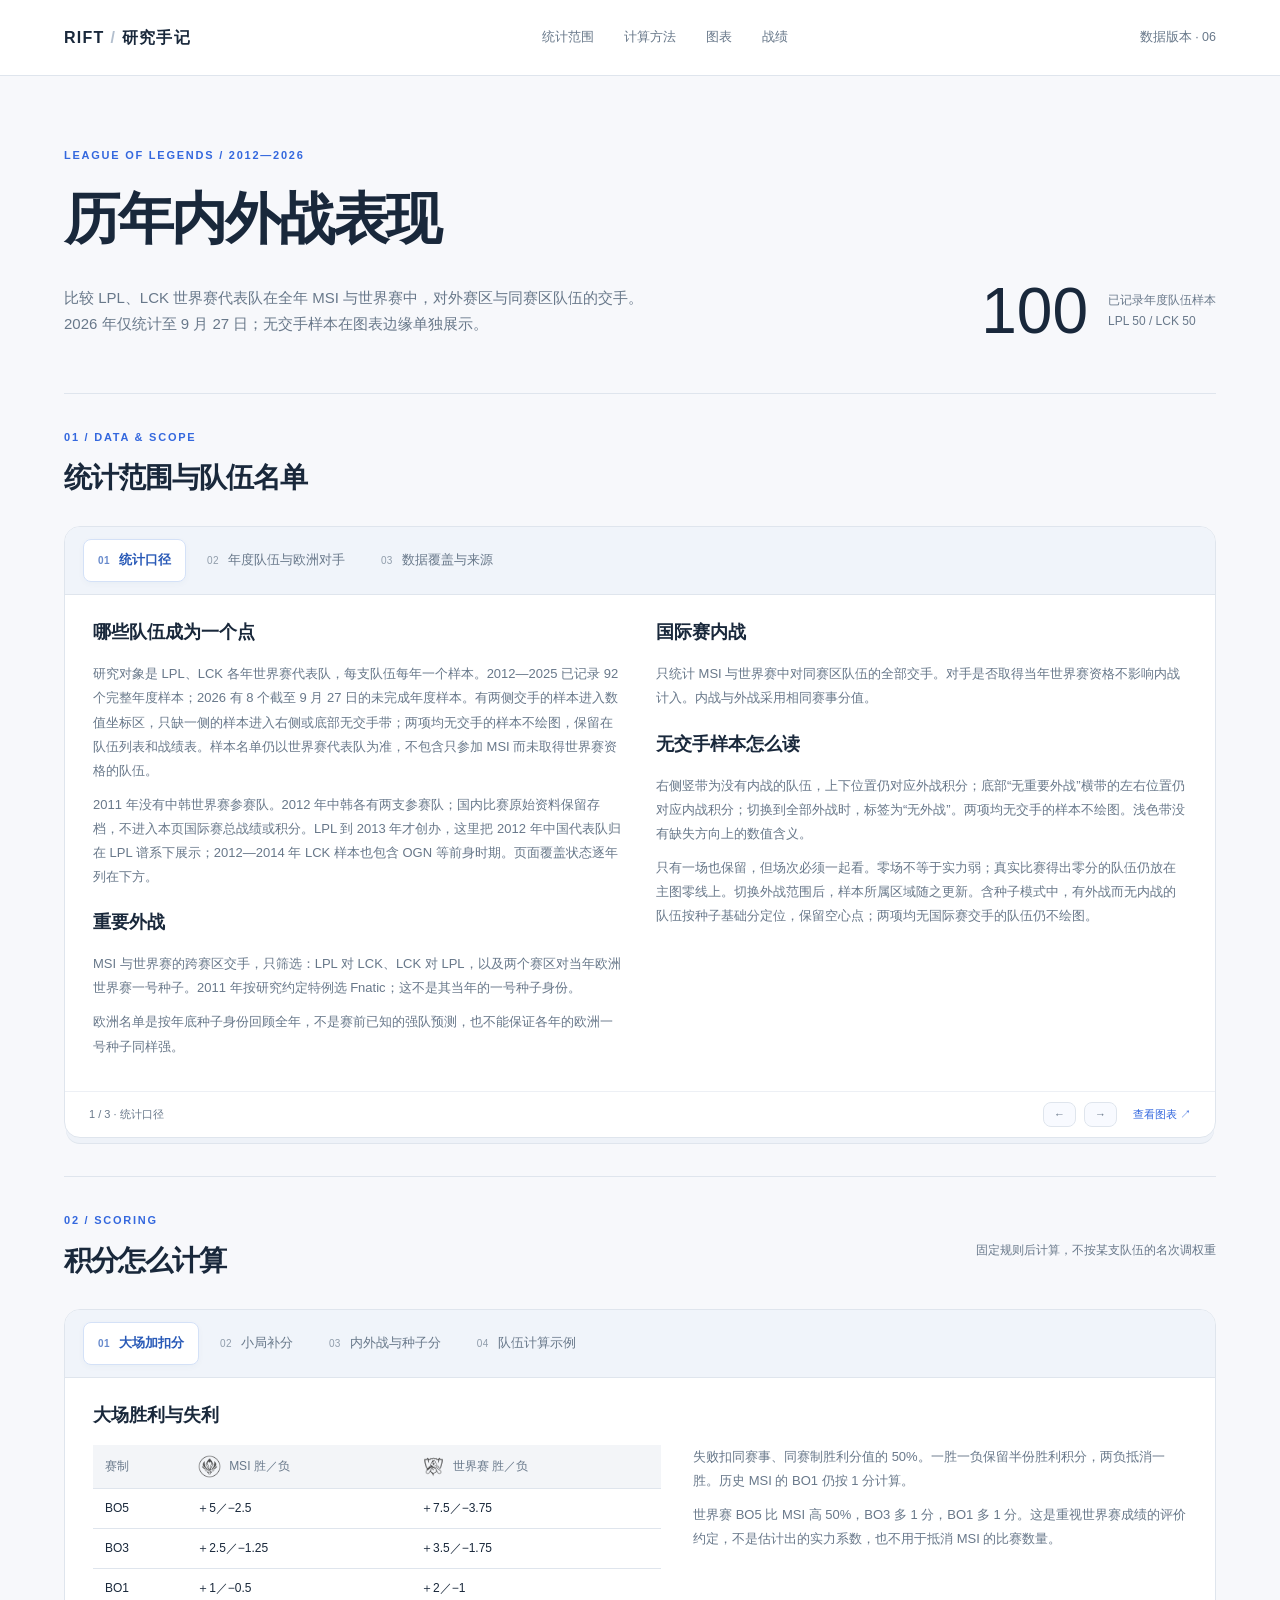
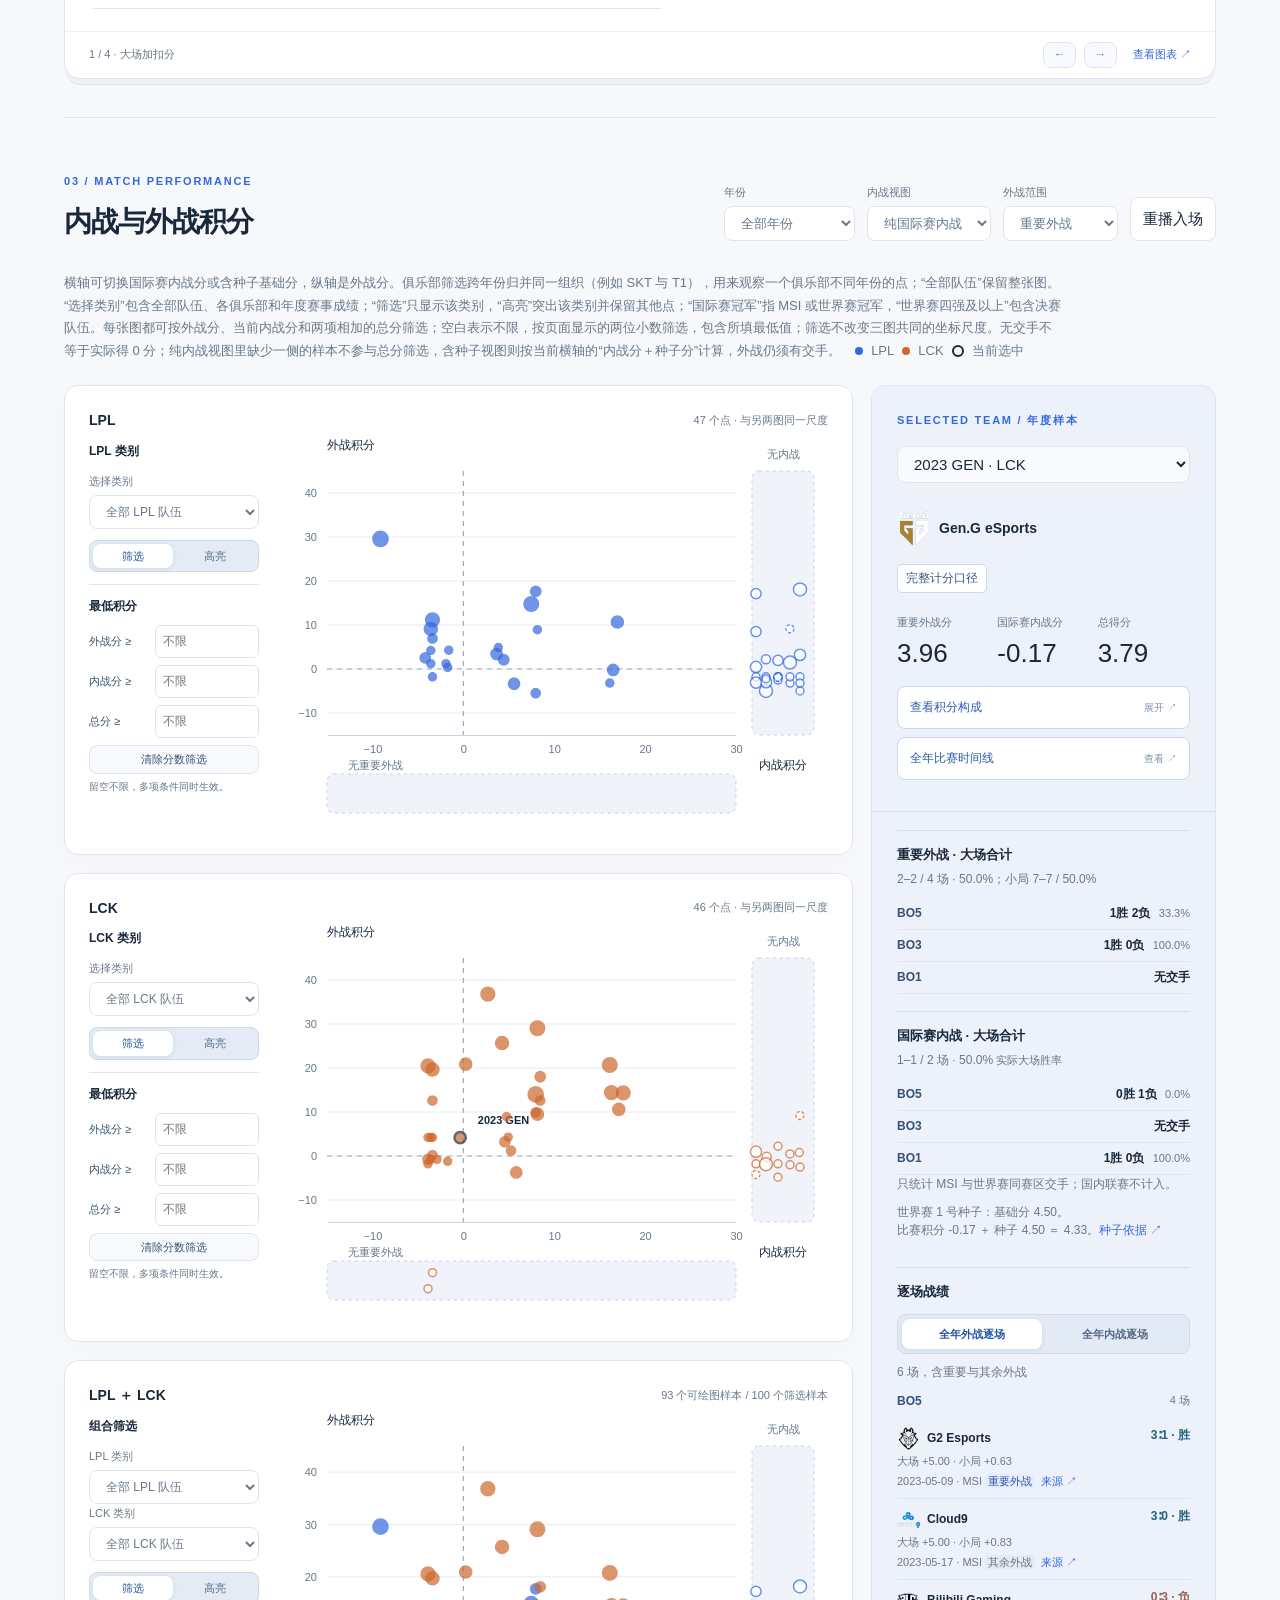
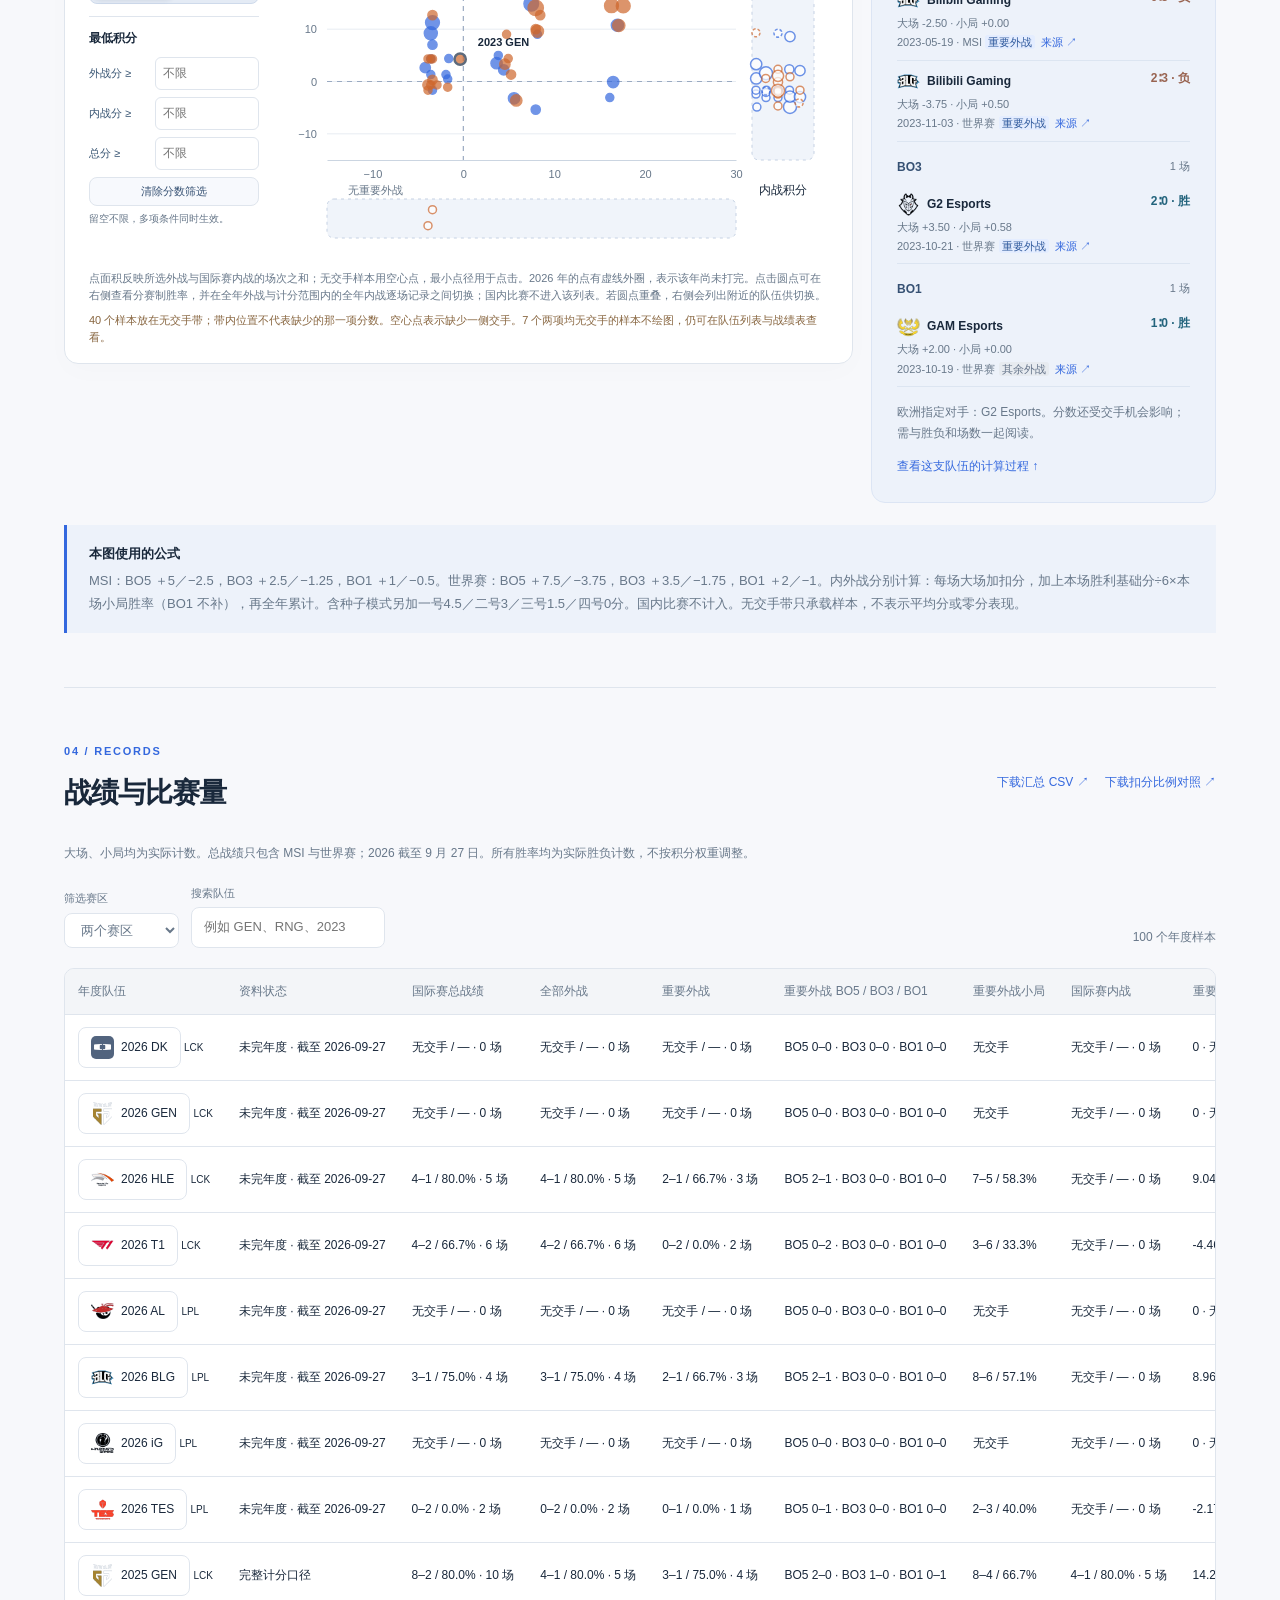
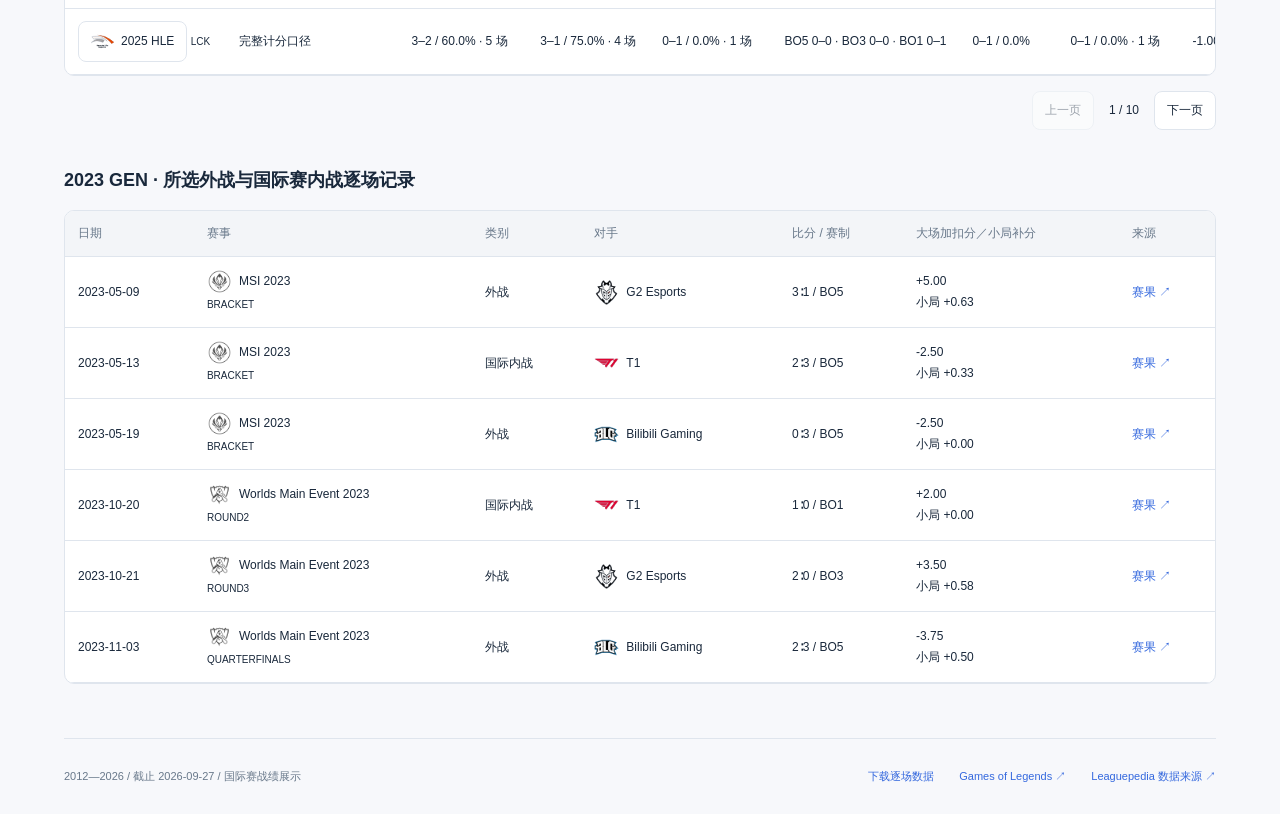
==== index.html @ 4f30690c "Publish international match explorer with team logos and compact guides" ====
<!doctype html>
<html lang="zh-CN">
<head>
  <meta charset="utf-8"><meta name="viewport" content="width=device-width,initial-scale=1">
  <title>内外战表现 · 2012—2026</title>
  <link rel="stylesheet" href="style.css"><script defer src="vendor/d3.min.js"></script><script defer src="data.js"></script><script defer src="logos.js"></script><script defer src="app.js"></script><script defer src="guide.js"></script>
</head>
<body>
<header><a class="brand" href="#">RIFT<span> / </span>研究手记</a><nav><a href="#method">计算方法</a><a href="#scope">统计范围</a><a href="#charts">图表</a><a href="#records">战绩</a></nav><small>数据版本 · 06</small></header>
<main>
  <section class="hero"><div class="eyebrow">LEAGUE OF LEGENDS / 2012—2026</div><h1>历年内外战表现</h1><div class="hero-bottom"><p>比较 LPL、LCK 世界赛代表队在全年 MSI 与世界赛中，对外赛区与同赛区队伍的交手。<br>2026 年仅统计至 9 月 27 日；无交手样本在图表边缘单独展示。</p><div class="hero-count"><b id="hero-count">100</b><span>已记录年度队伍样本<br><span id="hero-breakdown">LPL 50 / LCK 50</span></span></div></div></section>
  <section id="method">
    <div class="section-head"><div><div class="eyebrow">01 / SCORING</div><h2>积分怎么计算</h2></div><span class="muted">固定规则后计算，不按某支队伍的名次调权重</span></div>
    <div class="method-grid">
      <article><span class="step">A</span><h3>大场胜利与失利</h3><table><thead><tr><th>赛制</th><th>MSI 胜／负</th><th>世界赛 胜／负</th></tr></thead><tbody><tr><td>BO5</td><td>＋5／−2.5</td><td>＋7.5／−3.75</td></tr><tr><td>BO3</td><td>＋2.5／−1.25</td><td>＋3.5／−1.75</td></tr><tr><td>BO1</td><td>＋1／−0.5</td><td>＋2／−1</td></tr></tbody></table><p>失败扣同赛事、同赛制胜利分值的 50%。一胜一负保留半份胜利积分，两负抵消一胜。历史 MSI 的 BO1 仍按 1 分计算。</p><p>世界赛 BO5 比 MSI 高 50%，BO3 多 1 分，BO1 多 1 分。这是重视世界赛成绩的评价约定，不是估计出的实力系数，也不用于抵消 MSI 的比赛数量。</p></article>
      <article><span class="step">B</span><h3>逐场小局补分</h3><div class="formula">每场补分＝本场胜利基础分 ÷ 6<br>× 本场小局胜数 ÷ 本场小局总数<br>比赛积分＝所有大场加扣分＋所有补分</div><p>BO5、BO3 无论胜负均计算；BO1 不另补分。补分逐场计算后累加，与全年大场净分的正负无关。</p><p>每场补分最多为该场胜利基础分的六分之一。全年净积分由加分、扣分和补分相加得到，补分占全年净积分的比例不设上限。六分之一是固定评价权重，不是数据拟合结果。</p><table><thead><tr><th>世界赛 BO5</th><th>补分</th><th>合计</th></tr></thead><tbody><tr><td>3∶0</td><td>＋1.25</td><td>8.75</td></tr><tr><td>3∶2</td><td>＋0.75</td><td>8.25</td></tr><tr><td>2∶3</td><td>＋0.50</td><td>−3.25</td></tr><tr><td>0∶3</td><td>0</td><td>−3.75</td></tr></tbody></table><p>BO3 同比缩放：世界赛 2∶1 补 3.5÷6×2/3＝0.39；1∶2 补 0.19。MSI 按 2.5 的基础分计算。详情同时展示全年小局胜率。</p></article>
      <article><span class="step">C</span><h3>内外战分别累计</h3><div class="weight"><span>统计赛事</span><b>MSI＋世界赛</b></div><div class="formula">外战分＝外战大场净分＋外战小局补充分<br>内战分＝内战大场净分＋内战小局补充分<br>含种子分＝内战分＋世界赛种子基础分</div><p>内战只统计国际赛中对同赛区队伍的比赛；国内常规赛、季后赛和资格赛均不计分。内外战使用同一分值表，独立累计逐场补分。</p><p>多打、多赢会累计更多积分，不均衡赛事场次。无交手的累计贡献为 0，但没有可评价的表现：图中放进独立无交手带，不画在数值零线上，也不参与需要两侧战绩的反差排名。</p><p>种子基础分：一号 4.5、二号 3、三号 1.5、四号 0，每档相差 1.5；少于四支代表队时不平移。它是世界赛前的资格排序背景，不是 MSI 开赛前预测。图表可切换纯比赛分或含种子分；无内战时仅有种子分，仍用空心点。种子基础分不参与小局补分。</p></article>
    </div>
    <div id="calculation" class="calculation"><div class="section-head"><h3 id="calc-title"></h3><span class="muted">随所选队伍联动 · 页面数字四舍五入到两位小数</span></div><div id="calc-body"></div></div>
  </section>
  <section id="scope">
    <div class="section-head"><div><div class="eyebrow">02 / DATA & SCOPE</div><h2>统计范围与队伍名单</h2></div></div>
    <div class="scope-grid"><article><h3>哪些队伍成为一个点</h3><p>研究对象是 LPL、LCK 各年世界赛代表队，每支队伍每年一个样本。2012—2025 已记录 92 个完整年度样本；2026 有 8 个截至 9 月 27 日的未完成年度样本。有两侧交手的样本进入数值坐标区，只缺一侧的样本进入右侧或底部无交手带；两项均无交手的样本不绘图，保留在队伍列表和战绩表。样本名单仍以世界赛代表队为准，不包含只参加 MSI 而未取得世界赛资格的队伍。</p><p>2011 年没有中韩世界赛参赛队。2012 年中韩各有两支参赛队；国内比赛原始资料保留存档，不进入本页国际赛总战绩或积分。LPL 到 2013 年才创办，这里把 2012 年中国代表队归在 LPL 谱系下展示；2012—2014 年 LCK 样本也包含 OGN 等前身时期。页面覆盖状态逐年列在下方。</p><h3>重要外战</h3><p>MSI 与世界赛的跨赛区交手，只筛选：LPL 对 LCK、LCK 对 LPL，以及两个赛区对当年欧洲世界赛一号种子。2011 年按研究约定特例选 Fnatic；这不是其当年的一号种子身份。</p><p>欧洲名单是按年底种子身份回顾全年，不是赛前已知的强队预测，也不能保证各年的欧洲一号种子同样强。</p></article><article><h3>国际赛内战</h3><p>只统计 MSI 与世界赛中对同赛区队伍的全部交手。对手是否取得当年世界赛资格不影响内战计入。内战与外战采用相同赛事分值。</p><h3>无交手样本怎么读</h3><p>右侧竖带为没有内战的队伍，上下位置仍对应外战积分；底部“无重要外战”横带的左右位置仍对应内战积分；切换到全部外战时，标签为“无外战”。两项均无交手的样本不绘图。浅色带没有缺失方向上的数值含义。</p><p>只有一场也保留，但场次必须一起看。零场不等于实力弱；真实比赛得出零分的队伍仍放在主图零线上。切换外战范围后，样本所属区域随之更新。含种子模式中，有外战而无内战的队伍按种子基础分定位，保留空心点；两项均无国际赛交手的队伍仍不绘图。</p></article></div>
    <div class="seed-box"><h3>每年的欧洲指定对手</h3><div id="europe-list" class="coverage-list"></div><p class="muted">2011 Fnatic 为用户指定特例，当年实际欧洲一号种子是 aAa；2011 年没有中韩世界赛代表队。</p></div><div class="pool-box"><div class="table-controls"><label>名单年份<select id="pool-year"></select></label><span>蓝色：同年世界赛代表队，定义本页年度样本</span></div><div id="pools"></div></div>
    <div class="limitations"><h3>逐年覆盖情况</h3><div id="coverage" class="coverage-list"></div><h3>怎样理解这些分数</h3><p>这是累计战绩的描述性净积分，不是胜率、真实实力或异常显著性检验。少交手、赛制、参赛机会和抽签路径都会影响分数；特别是 2026 尚未打世界赛。跨年比较时应同时核对分赛制胜负、场次和小局战绩。</p><p>无交手与打过却得到零分或负分严格区分。内战可能在双方记录中各出现一次，不能当成独立观测。资料来自保存的 Games of Legends 赛事页面；2012—2014 年早期国内赛事与 2012 世界赛采用 <a href="https://huggingface.co/datasets/gptilt/lol-esports-matches" target="_blank" rel="noopener">GPTilt / Leaguepedia 比赛快照</a>（CC BY-SA 3.0）；2012 中国区资格赛从 <a href="https://lol.fandom.com/wiki/Season_2/Regional_Finals/China" target="_blank" rel="noopener">Leaguepedia 赛果表</a>人工核录，并用当年赛程与赛后报道核对；2026 世界赛名单核对 <a href="https://lolesports.com/it-IT/tournament/115660540725177488/overview" target="_blank" rel="noopener">LoL Esports 官方页面</a>。逐场复核：2015—2026 年 MSI／世界赛 1246 场有效赛果，均与该独立快照在对手、比分、赛制及日期上吻合；2013、2014 世界赛另有 48／57 场吻合。2022 MSI 中 RNG 最初三场小组赛被 <a href="https://lolesports.com/en-GB/news/riot-games-tech-blog-artificial-latency-for-remote-competitors" target="_blank" rel="noopener">Riot 官方裁定重赛</a>，第二来源同时留有原赛和重赛；原赛已单列而不计成绩。<a href="international-audit.json" target="_blank" rel="noopener">国际赛核对明细 ↗</a>。</p></div>
  </section>
  <section id="charts">
    <div class="section-head"><div><div class="eyebrow">03 / MATCH PERFORMANCE</div><h2>内战与外战积分</h2></div><div class="filters"><label>年份<select id="year"><option value="all">全部年份</option><option value="since-2015">2015 年及之后</option><option value="before-2015">2015 年之前</option></select></label><label>内战视图<select id="inner-mode"><option value="match">纯国际赛内战</option><option value="seeded">含种子基础分</option></select></label><label>外战范围<select id="scope-filter"><option value="external">重要外战</option><option value="all_external">全部外战</option></select></label><button id="replay">重播入场</button></div></div>
    <p class="reading">横轴可切换国际赛内战分或含种子基础分，纵轴是外战分。俱乐部筛选跨年份归并同一组织（例如 SKT 与 T1），用来观察一个俱乐部不同年份的点；“全部队伍”保留整张图。“选择类别”包含全部队伍、各俱乐部和年度赛事成绩；“筛选”只显示该类别，“高亮”突出该类别并保留其他点；“国际赛冠军”指 MSI 或世界赛冠军，“世界赛四强及以上”包含决赛队伍。每张图都可按外战分、当前内战分和两项相加的总分筛选；空白表示不限，按页面显示的两位小数筛选，包含所填最低值；筛选不改变三图共同的坐标尺度。无交手不等于实际得 0 分；纯内战视图里缺少一侧的样本不参与总分筛选，含种子视图则按当前横轴的“内战分＋种子分”计算，外战仍须有交手。<span class="legend"><i class="blue"></i>LPL <i class="orange"></i>LCK <i class="ring"></i>当前选中</span></p>
    <div class="chart-layout">
      <div class="chart-stack">
        <div class="chart-card"><div class="plot-heading"><h3>LPL</h3><span id="lpl-count">与另两图同一尺度</span></div><div class="plot-card-layout"><aside class="plot-control-rail"><h4>LPL 类别</h4><label>选择类别<select id="lpl-club"></select></label><div class="view-mode" role="group" aria-label="LPL 图显示方式"><button type="button" data-view-chart="lpl" data-view-mode="filter" aria-pressed="true" class="active">筛选</button><button type="button" data-view-chart="lpl" data-view-mode="highlight" aria-pressed="false">高亮</button></div><div class="score-filter"><h5>最低积分</h5><label class="score-filter-row"><span>外战分 ≥</span><input id="lpl-external-min" type="number" step="0.01" inputmode="decimal" placeholder="不限" aria-label="LPL 图外战分最低值"></label><label class="score-filter-row"><span>内战分 ≥</span><input id="lpl-internal-min" type="number" step="0.01" inputmode="decimal" placeholder="不限" aria-label="LPL 图内战分最低值"></label><label class="score-filter-row"><span>总分 ≥</span><input id="lpl-total-min" type="number" step="0.01" inputmode="decimal" placeholder="不限" aria-label="LPL 图总分最低值"></label><button class="score-filter-reset" type="button" data-score-reset="lpl">清除分数筛选</button><p>留空不限，多项条件同时生效。</p></div></aside><div id="lpl" class="plot"></div></div></div>
        <div class="chart-card"><div class="plot-heading"><h3>LCK</h3><span id="lck-count">与另两图同一尺度</span></div><div class="plot-card-layout"><aside class="plot-control-rail"><h4>LCK 类别</h4><label>选择类别<select id="lck-club"></select></label><div class="view-mode" role="group" aria-label="LCK 图显示方式"><button type="button" data-view-chart="lck" data-view-mode="filter" aria-pressed="true" class="active">筛选</button><button type="button" data-view-chart="lck" data-view-mode="highlight" aria-pressed="false">高亮</button></div><div class="score-filter"><h5>最低积分</h5><label class="score-filter-row"><span>外战分 ≥</span><input id="lck-external-min" type="number" step="0.01" inputmode="decimal" placeholder="不限" aria-label="LCK 图外战分最低值"></label><label class="score-filter-row"><span>内战分 ≥</span><input id="lck-internal-min" type="number" step="0.01" inputmode="decimal" placeholder="不限" aria-label="LCK 图内战分最低值"></label><label class="score-filter-row"><span>总分 ≥</span><input id="lck-total-min" type="number" step="0.01" inputmode="decimal" placeholder="不限" aria-label="LCK 图总分最低值"></label><button class="score-filter-reset" type="button" data-score-reset="lck">清除分数筛选</button><p>留空不限，多项条件同时生效。</p></div></aside><div id="lck" class="plot"></div></div></div>
        <div class="chart-card"><div class="plot-heading"><h3>LPL ＋ LCK</h3><span id="plot-count"></span></div><div class="plot-card-layout"><aside class="plot-control-rail combined-control-rail"><h4>组合筛选</h4><label>LPL 类别<select id="combined-lpl-club"></select></label><label>LCK 类别<select id="combined-lck-club"></select></label><div class="view-mode" role="group" aria-label="合并图显示方式"><button type="button" data-view-chart="combined" data-view-mode="filter" aria-pressed="true" class="active">筛选</button><button type="button" data-view-chart="combined" data-view-mode="highlight" aria-pressed="false">高亮</button></div><div class="score-filter"><h5>最低积分</h5><label class="score-filter-row"><span>外战分 ≥</span><input id="combined-external-min" type="number" step="0.01" inputmode="decimal" placeholder="不限" aria-label="合并图外战分最低值"></label><label class="score-filter-row"><span>内战分 ≥</span><input id="combined-internal-min" type="number" step="0.01" inputmode="decimal" placeholder="不限" aria-label="合并图内战分最低值"></label><label class="score-filter-row"><span>总分 ≥</span><input id="combined-total-min" type="number" step="0.01" inputmode="decimal" placeholder="不限" aria-label="合并图总分最低值"></label><button class="score-filter-reset" type="button" data-score-reset="combined">清除分数筛选</button><p>留空不限，多项条件同时生效。</p></div></aside><div id="combined" class="plot"></div></div><p class="chart-note">点面积反映所选外战与国际赛内战的场次之和；无交手样本用空心点，最小点径用于点击。2026 年的点有虚线外圈，表示该年尚未打完。点击圆点可在右侧查看分赛制胜率，并在全年外战与计分范围内的全年内战逐场记录之间切换；国内比赛不进入该列表。若圆点重叠，右侧会列出附近的队伍供切换。</p><p id="missing" class="missing"></p></div>
      </div>
      <aside class="detail-rail"><div class="detail"><div id="selected"><div class="detail-head"><div class="eyebrow">SELECTED TEAM / 年度样本</div><label class="sr" for="team">选择队伍</label><select id="team"></select><div id="selected-highlight"></div></div><div id="selected-summary"></div><div id="selected-more"></div></div><a class="quiet-link" href="#calculation">查看这支队伍的计算过程 ↑</a></div></aside>
    </div>
    <div class="inline-rule"><b>本图使用的公式</b><p>MSI：BO5 ＋5／−2.5，BO3 ＋2.5／−1.25，BO1 ＋1／−0.5。世界赛：BO5 ＋7.5／−3.75，BO3 ＋3.5／−1.75，BO1 ＋2／−1。内外战分别计算：每场大场加扣分，加上本场胜利基础分÷6×本场小局胜率（BO1 不补），再全年累计。含种子模式另加一号4.5／二号3／三号1.5／四号0分。国内比赛不计入。无交手带只承载样本，不表示平均分或零分表现。</p></div>
  </section>
  <section id="records">
    <div class="section-head"><div><div class="eyebrow">04 / RECORDS</div><h2>战绩与比赛量</h2></div><div class="download-links"><a class="quiet-link" href="summary.csv" download>下载汇总 CSV ↗</a><a class="quiet-link" href="sensitivity.csv" download>下载扣分比例对照 ↗</a></div></div>
    <p class="muted">大场、小局均为实际计数。总战绩只包含 MSI 与世界赛；2026 截至 9 月 27 日。所有胜率均为实际胜负计数，不按积分权重调整。</p>
    <div class="table-controls"><label>筛选赛区<select id="region"><option value="all">两个赛区</option><option>LPL</option><option>LCK</option></select></label><label>搜索队伍<input id="search" placeholder="例如 GEN、RNG、2023"></label><span id="table-count"></span></div>
    <div class="table-scroll"><table class="stats"><thead><tr><th>年度队伍</th><th>资料状态</th><th>国际赛总战绩</th><th>全部外战</th><th>重要外战</th><th>重要外战 BO5 / BO3 / BO1</th><th>重要外战小局</th><th>国际赛内战</th><th id="score-column">重要外战分</th><th id="inner-column">内战分</th></tr></thead><tbody id="stats"></tbody></table></div><div class="pager"><button id="prev">上一页</button><span id="page"></span><button id="next">下一页</button></div>
    <h3 class="subhead" id="match-title">逐场记录</h3><div class="table-scroll"><table><thead><tr><th>日期</th><th>赛事</th><th>类别</th><th>对手</th><th>比分 / 赛制</th><th>大场加扣分／小局补分</th><th>来源</th></tr></thead><tbody id="matches"></tbody></table></div>
  </section>

  <footer><span>2012—2026 / 截止 2026-09-27 / 国际赛战绩展示</span><a href="matches.csv" download>下载逐场数据</a><a href="https://gol.gg/" target="_blank" rel="noopener">Games of Legends ↗</a><a href="https://huggingface.co/datasets/gptilt/lol-esports-matches" target="_blank" rel="noopener">Leaguepedia 数据来源 ↗</a></footer>
</main><div id="tooltip" hidden></div>
</body></html>
---- style.css ----
:root{--paper:#f7f8fb;--ink:#19283b;--muted:#68788a;--line:#dfe5ed;--blue:#3468de;--orange:#ce672d;--soft:#edf3ff}*{box-sizing:border-box}html{scroll-behavior:smooth;scroll-padding-top:85px}body{margin:0;background:var(--paper);color:var(--ink);font:15px/1.75 -apple-system,BlinkMacSystemFont,"Segoe UI","PingFang SC",sans-serif;font-variant-numeric:tabular-nums}a{color:var(--blue);text-decoration:none}button,select,input{font:inherit;color:inherit}button,select,input{border:1px solid var(--line);border-radius:8px;background:white;padding:8px 12px}button,a,select{cursor:pointer}button:hover{border-color:var(--blue);color:var(--blue)}:focus-visible{outline:3px solid #8baaf1;outline-offset:4px}header{height:76px;padding:0 5vw;display:flex;align-items:center;justify-content:space-between;border-bottom:1px solid var(--line);background:#ffffffeb;position:sticky;top:0;z-index:10;backdrop-filter:blur(15px)}header nav{display:flex;gap:30px}header nav a{color:var(--muted);font-size:13px}.brand{font-size:16px;font-weight:700;letter-spacing:.08em;color:var(--ink)}.brand span{color:#b3bfce}header small{color:var(--muted)}main{max-width:1480px;margin:auto;padding:0 5vw}.hero{padding:70px 0 50px;border-bottom:1px solid var(--line)}.eyebrow{font-size:11px;font-weight:650;letter-spacing:.16em;color:var(--blue)}h1{font-size:clamp(36px,4.4vw,66px);line-height:1.22;font-weight:640;letter-spacing:-.04em;margin:20px 0 25px}h1 span{display:block;font-size:.57em;font-weight:420;letter-spacing:-.02em;color:var(--muted);margin-top:16px}.hero-bottom{display:flex;align-items:center;justify-content:space-between}.hero-bottom p{color:var(--muted);margin:0}.hero-count{display:flex;gap:20px;align-items:center}.hero-count b{font-size:64px;font-weight:400;line-height:1}.hero-count span{font-size:12px;color:var(--muted)}section{padding:54px 0;border-bottom:1px solid var(--line)}h2{font-size:28px;letter-spacing:-.035em;font-weight:600;margin:6px 0}h3{font-size:18px;font-weight:600;margin:0 0 14px}.section-head{display:flex;align-items:center;justify-content:space-between;gap:20px;margin-bottom:20px}.filters,.table-controls{display:flex;align-items:end;gap:12px;flex-wrap:wrap}label{font-size:11px;color:var(--muted);display:flex;flex-direction:column;gap:4px}label select,label input{font-size:13px;min-width:115px}.reading{color:var(--muted);font-size:13px;max-width:1000px;margin:0 0 22px}.legend{display:inline-flex;gap:8px;align-items:center;margin-left:14px;white-space:nowrap}.legend i{width:8px;height:8px;border-radius:50%;display:inline-block}.blue{background:var(--blue)}.orange{background:var(--orange)}.ring{border:2px solid var(--ink);width:12px!important;height:12px!important}.chart-layout{display:grid;grid-template-columns:minmax(0,1fr) 285px;gap:18px}.chart-card{background:white;border:1px solid var(--line);border-radius:14px;padding:22px 24px 16px;min-width:0;box-shadow:0 8px 28px #25314b04}.plot-heading{display:flex;justify-content:space-between;align-items:center}.plot-heading h3{margin:0;font-size:14px}.plot-heading span{font-size:11px;color:var(--muted)}.plot svg{width:100%;height:auto;display:block;overflow:visible}.plot text{font-family:inherit;font-size:11px;fill:var(--muted)}.plot .axis-label{font-size:12px;fill:var(--ink)}.plot .point{cursor:pointer;stroke:white;stroke-width:1.6;opacity:.7}.plot .point:hover,.plot .point:focus{opacity:1;stroke:var(--ink);stroke-width:2}.plot .point.selected{opacity:1;stroke:var(--ink);stroke-width:2.5}.plot .annotation{fill:var(--ink);font-weight:600;paint-order:stroke;stroke:white;stroke-width:4px;stroke-linejoin:round;pointer-events:none}.chart-note,.missing{font-size:11px;line-height:1.6;color:var(--muted);margin:7px 0 0}.missing{color:#886640}.detail{background:#edf2fa;border:1px solid #dce5f4;border-radius:14px;padding:25px;min-width:0}.detail select{width:100%;margin:16px 0;background:#ffffffa6}.score-pair{display:grid;grid-template-columns:1fr 1fr;gap:12px;margin:20px 0}.score-pair strong{font-size:32px;font-weight:520;line-height:1.4;display:block}.score-pair span{font-size:11px;color:var(--muted)}.record-line{border-top:1px solid #d5dfec;padding:12px 0;font-size:12px;display:flex;justify-content:space-between;gap:12px}.record-line b{font-weight:600}.detail p{font-size:12px;color:var(--muted)}.quiet-link{font-size:12px}.mini-grid{display:grid;grid-template-columns:1fr 1fr;gap:18px;margin-top:18px}.inline-rule{padding:18px 22px;border-left:3px solid var(--blue);background:#edf2fa;margin-top:22px;font-size:13px}.inline-rule p{margin:4px 0 0;color:var(--muted)}.method-grid{display:grid;grid-template-columns:repeat(3,1fr);gap:32px}.method-grid article{position:relative;padding:20px 0}.step{font-size:12px;color:var(--blue);border:1px solid #c8d8f5;padding:4px 8px;border-radius:5px;display:inline-block;margin-bottom:15px}.method-grid p,.scope-grid p,.limitations p{font-size:13px;color:var(--muted)}table{border-collapse:collapse;width:100%;font-size:12px;text-align:left}th{font-weight:500;color:var(--muted);background:#f3f5f8}td,th{padding:12px 13px;border-bottom:1px solid var(--line);white-space:nowrap}.method-grid table td,.method-grid table th{padding:9px}.formula{background:#edf2fa;border-radius:8px;padding:18px;font-size:14px;line-height:2.2;margin:12px 0}.formula em{font-style:normal;color:var(--blue);font-weight:650}.weight{padding:10px 12px;background:#dce7fb;display:flex;justify-content:space-between;font-size:12px;margin:8px 0;border-radius:5px}.weight.domestic{background:#edf0f5}.calculation{background:white;border:1px solid var(--line);border-radius:12px;padding:26px;margin-top:26px;scroll-margin-top:100px}.calc-grid{display:grid;grid-template-columns:repeat(3,1fr);gap:24px}.calc-item{font-size:12px}.calc-item p{margin:5px 0;color:var(--muted)}.calc-item strong{display:block;font-size:22px;margin-top:10px;font-weight:500}.calc-total{margin-top:18px;border-top:1px solid var(--line);padding-top:14px;font-size:14px}.muted{color:var(--muted);font-size:12px}.table-controls{margin:20px 0}.table-controls>span{margin-left:auto;font-size:12px;color:var(--muted)}.table-scroll{overflow:auto;border:1px solid var(--line);border-radius:10px;background:white}.stats tbody tr{cursor:pointer}.stats tbody tr:hover,.stats tbody tr.active{background:#eef3ff}.pager{display:flex;justify-content:end;gap:15px;align-items:center;margin-top:15px;font-size:12px}.subhead{margin-top:35px}.scope-grid{display:grid;grid-template-columns:1fr 1fr;gap:40px}.scope-grid h3{margin-top:18px}.pool-box{background:white;border:1px solid var(--line);border-radius:12px;padding:4px 24px 24px;margin:25px 0}.pool-row{margin:14px 0}.pool-row b{display:inline-block;width:55px}.chip{display:inline-block;background:#eaf0fc;color:#315b9e;padding:4px 9px;border-radius:5px;margin:4px;font-size:11px}.chip.extra{background:#f0f1f3;color:#646d78}.pool-row p{font-size:11px;color:var(--muted)}.limitations{border-top:1px solid var(--line);padding-top:24px}footer{display:flex;gap:25px;padding:28px 0;font-size:11px;color:var(--muted)}footer span{margin-right:auto}#tooltip{position:fixed;z-index:30;background:#fff;border:1px solid var(--line);box-shadow:0 10px 40px #17263b26;padding:12px 16px;font-size:12px;pointer-events:none;border-radius:8px}.sr{position:absolute;width:1px;height:1px;overflow:hidden;clip:rect(0,0,0,0)}button:disabled{opacity:.4;cursor:default}@media(max-width:900px){.chart-layout{grid-template-columns:1fr}.detail{display:block}.score-pair{max-width:300px}.method-grid{gap:18px}.section-head{align-items:start;flex-direction:column}.record-line{display:inline-flex;width:48%;padding-right:20px}.hero{padding-top:45px}}@media(max-width:600px){header{height:62px}header nav{gap:12px}header small{display:none}.brand{font-size:12px}main{padding:0 5vw}.hero-count{display:none}.hero-bottom p{font-size:13px}.mini-grid,.method-grid,.calc-grid,.scope-grid{grid-template-columns:1fr}.chart-card{padding:16px 10px}.filters{gap:8px}.filters label select{min-width:0}.legend{margin-left:0;display:flex;margin-top:8px}.record-line{width:100%;padding-right:0}.calculation{padding:20px}.calc-item{padding-bottom:15px;border-bottom:1px solid var(--line)}footer{flex-wrap:wrap}.table-controls>span{margin-left:0}h2{font-size:25px}section{padding:36px 0}.plot text{font-size:12px}}@media(prefers-reduced-motion:reduce){html{scroll-behavior:auto}*{animation:none!important;transition:none!important}}
/* Read charts in sequence: LPL, LCK, then the combined view. */
.mini-grid{grid-template-columns:1fr;margin-top:0;margin-bottom:18px}
.mini-grid .plot{max-width:900px;margin:0 auto}
.plot .zero-line{stroke:#9aaac1;stroke-width:1.2;stroke-dasharray:5 5;pointer-events:none}
.plot .point.partial{stroke:#253b58;stroke-dasharray:3 2;stroke-width:2.5;opacity:.82}
.plot .point.partial.selected{stroke-width:3}
.status-line{display:inline-block;margin:7px 0 0!important;padding:3px 8px;border:1px solid #cad9ec;border-radius:5px;background:#fff;color:#385a89!important}
.coverage-list{display:flex;flex-wrap:wrap;gap:7px 8px;margin:12px 0 26px}
.coverage-pill{font-size:11px;padding:4px 9px;border-radius:6px;background:#e9effa;color:#496184}
.coverage-pill.no_sample,.coverage-pill.source_gap,.coverage-pill.incomplete_domestic{background:#f2ede6;color:#86674c}
.coverage-pill.partial_year{background:#e7edf9;color:#294e91;border:1px dashed #7c97c8}
.coverage-pill b{margin-right:5px}
.seed-box{background:#fff;border:1px solid var(--line);border-radius:12px;padding:22px 24px;margin:25px 0}
.seed-box h3{margin-bottom:8px}
.seed-box .coverage-list{margin-bottom:12px}
.seed-box p{margin:0}
.sensitivity{border-top:1px solid var(--line);margin-top:20px;padding-top:17px}
.sensitivity h4{font-size:14px;margin:0 0 3px}
.sensitivity p{font-size:12px;color:var(--muted);margin:0 0 12px}
.sensitivity table{max-width:500px}
.sensitivity td,.sensitivity th{white-space:normal}
.sensitivity .chosen{background:#eef3ff;font-weight:650}
.download-links{display:flex;gap:16px;flex-wrap:wrap}
.calc-item strong{font-size:18px;line-height:1.45}
.calc-item p{white-space:normal}
.stats td{white-space:nowrap}
@media(max-width:600px){.calc-item strong{font-size:17px}}
@media(min-width:901px){.chart-layout{grid-template-columns:minmax(0,1fr) 345px}}
.record-block,.match-detail,.nearby{border-top:1px solid #d5dfec;padding-top:15px;margin-top:17px}
.record-block h4,.match-detail h4,.nearby h4{font-size:13px;line-height:1.45;margin:0 0 5px}
.record-block>p{margin:0 0 10px!important;line-height:1.5}
.record-block small,.match-detail small{font-size:11px;color:var(--muted);font-weight:400}
.format-row{display:flex;align-items:baseline;justify-content:space-between;gap:8px;border-bottom:1px solid #dce5f1;padding:5px 0;font-size:12px}
.format-row span{font-weight:600;color:#365173}
.format-row b{font-weight:600;text-align:right}
.format-row b small{margin-left:5px}
.inner-parts{margin-top:10px!important}
.match-detail h4 small{display:block;margin-top:3px}
.match-switch{display:grid;grid-template-columns:repeat(2,minmax(0,1fr));gap:4px;margin:12px 0 9px;padding:4px;border:1px solid #cedaeb;border-radius:9px;background:#e2eaf5}
.match-switch button{min-width:0;border:0;background:transparent;padding:8px 4px;color:#536985;font-size:11px;font-weight:600;line-height:1.35}
.match-switch button[aria-pressed="true"]{background:#fff;color:#2456a4;box-shadow:0 1px 5px #233b5d19}
.match-intro{margin:0 0 8px!important;line-height:1.5}
.match-group{margin:10px 0 15px}
.match-group h5{font-size:12px;margin:0 0 6px;display:flex;justify-content:space-between;color:#365173}
.match-item{padding:9px 0;border-bottom:1px solid #dce5f1;font-size:12px}
.match-item>div{display:flex;align-items:start;justify-content:space-between;gap:8px;line-height:1.35}
.match-item>div b{font-weight:550;overflow-wrap:anywhere}
.match-result{white-space:nowrap;font-weight:600}
.match-result.won{color:#22637c}.match-result.lost{color:#986350}
.match-item>small{display:block;line-height:1.4;margin-top:4px;overflow-wrap:anywhere}
.match-item em{font-style:normal;color:#315b9e;background:#e4edff;border-radius:3px;padding:1px 3px}
.match-item em.secondary{color:#65748a;background:#e7ebf0}
.match-item a{white-space:nowrap;margin-left:3px}
.nearby p{margin:2px 0 8px!important}.nearby>div{display:flex;flex-wrap:wrap;gap:5px}
.nearby button{padding:4px 8px;font-size:11px;border-radius:5px}.nearby button.active{background:#dce8ff;border-color:#92ace2}
#tooltip{max-width:280px;line-height:1.5}#tooltip span{color:var(--muted)}

/* Three equally wide plots share the left column; the annual record begins
   beside LPL and scrolls with the page without covering its own details. */
.chart-layout{align-items:stretch}
.chart-stack{display:grid;grid-template-columns:minmax(0,1fr);gap:18px;align-self:start;min-width:0}
.detail-rail{min-width:0;min-height:100%;background:#edf2fa;border:1px solid #dce5f4;border-radius:14px}
.detail-rail .detail{min-height:100%;display:flex;flex-direction:column;background:transparent;border:0;padding:25px}
#selected{flex:1}
.detail-head{background:#edf2fa;margin:-25px -25px 0;padding:25px 25px 13px;border-radius:13px 13px 0 0;border-bottom:1px solid #d5dfec}
.detail-head .score-pair{margin:15px 0}
#selected-summary{padding-top:1px}
#selected-more{padding-top:1px}
@media(max-width:900px){.detail-rail{min-height:0}.detail-rail .detail{min-height:0}}
.plot-card-layout{display:grid;grid-template-columns:174px minmax(0,1fr);gap:18px;align-items:stretch}.plot-control-rail{padding:8px 4px 0 0;color:var(--muted)}.plot-control-rail h4{font-size:12px;color:var(--ink);margin:0 0 10px}.plot-control-rail label{min-width:0}.plot-control-rail select,.plot-control-rail input[type=number]{width:100%;min-width:0;font-size:12px}.plot-control-rail p{font-size:11px;line-height:1.5;margin:9px 0 0;color:var(--muted)}.plot-control-rail hr{border:0;border-top:1px solid var(--line);margin:15px 0}.score-pair{grid-template-columns:repeat(3,minmax(0,1fr));gap:8px}.score-pair strong{font-size:26px}.score-pair span{white-space:nowrap}@media(max-width:900px){.plot-card-layout{grid-template-columns:1fr;gap:4px}.plot-control-rail{padding:0}.plot-control-rail h4{display:inline-block;margin-right:9px}.plot-control-rail label{display:inline-flex;vertical-align:middle;margin:0 6px 7px 0}.plot-control-rail label select,.plot-control-rail input[type=number]{width:auto;min-width:140px}.combined-control-rail label{display:flex}.combined-control-rail label select,.combined-control-rail input[type=number]{width:100%}.plot-control-rail p{margin:2px 0 7px}.score-pair{max-width:none}}@media(max-width:600px){.score-pair{gap:5px}.score-pair strong{font-size:23px}.plot-control-rail label{display:flex;margin-right:0}.plot-control-rail label select,.plot-control-rail input[type=number]{width:100%}}
.view-mode{display:grid;grid-template-columns:1fr 1fr;gap:3px;margin:11px 0 4px;padding:3px;border:1px solid #cedaeb;border-radius:8px;background:#e4ebf5}.view-mode button{border:0;background:transparent;color:#536985;padding:5px 3px;font-size:11px;line-height:1.3}.view-mode button.active{background:#fff;color:#2456a4;box-shadow:0 1px 4px #233b5d1a}.plot .point.dimmed{opacity:.18}.plot .point.highlighted{opacity:1;stroke-width:3}.plot .point.highlight-lpl{stroke:#1d5bd7}.plot .point.highlight-lck{stroke:#b84d25}.plot .point.highlight-lpl:not(.selected){fill:#b8cdfd}.plot .point.highlight-lck:not(.selected){fill:#f4bea0}
/* Compact minimum-only score filters. */
.score-filter{border-top:1px solid var(--line);margin-top:12px;padding-top:11px}
.score-filter h5{font-size:12px;color:var(--ink);margin:0 0 8px;font-weight:650}
.plot-control-rail .score-filter-row{display:grid;grid-template-columns:60px minmax(0,1fr);align-items:center;gap:6px;margin:0 0 7px;font-size:11px;color:#385573}
.score-filter-row span{white-space:nowrap}
.plot-control-rail .score-filter-row input[type=number]{width:100%;min-width:0;padding:5px 7px;font-size:12px;border-radius:6px;font-variant-numeric:tabular-nums}
.score-filter-reset{width:100%;font-size:11px;line-height:1.3;padding:6px 5px;background:#f7f9fd;color:#365173}
.plot-control-rail .score-filter p{font-size:10px;line-height:1.45;margin:6px 0 0}
.score-missing{display:block;font-size:10px;color:var(--muted)}
@media(min-width:601px) and (max-width:900px){.score-filter{display:grid;grid-template-columns:repeat(3,minmax(0,1fr));gap:7px 12px}.score-filter h5,.score-filter p{grid-column:1/-1}.plot-control-rail .score-filter-row{margin:0}.score-filter-reset{grid-column:1/-1;width:auto;justify-self:start;padding:6px 14px}}



.breakdown-open{display:flex;align-items:center;justify-content:space-between;width:100%;margin:0 0 18px;background:#fff;border-color:#c9d8ed;color:#2e5daa;font-size:12px;padding:10px 12px}.breakdown-open span{font-size:10px;color:#8193af}
#breakdown-dialog{padding:0;border:1px solid #dce4f0;border-radius:18px;width:min(1200px,94vw);max-width:94vw;height:92vh;max-height:92vh;overflow:hidden;background:#f6f8fb;box-shadow:0 25px 100px #1a304330}#breakdown-dialog::backdrop{background:#1b2e4866;backdrop-filter:blur(4px)}.breakdown-top{height:87px;padding:15px 26px;display:flex;justify-content:space-between;align-items:center;background:white;border-bottom:1px solid var(--line)}.breakdown-top small{font-size:11px;color:var(--muted)}.breakdown-top h2{font-size:21px;margin:0}.breakdown-top button{font-size:12px}#breakdown-frame{width:100%;height:calc(100% - 87px);border:0;display:block}@media(max-width:600px){.breakdown-top{padding:12px}.breakdown-top h2{font-size:18px}.breakdown-top button{padding:7px}}


.timeline-open{display:flex;justify-content:space-between;align-items:center;width:100%;margin:-10px 0 18px;padding:10px 12px;background:#fff;border-color:#c9d8ed;color:#2e5daa;font-size:12px}.timeline-open span{font-size:10px;color:#8193af}#timeline-dialog{padding:0;width:min(900px,94vw);max-width:94vw;height:90vh;max-height:90vh;overflow:hidden;border:1px solid #dce4f0;border-radius:18px;background:#f6f8fb;box-shadow:0 25px 100px #1a304330}#timeline-dialog::backdrop{background:#1b2e4866;backdrop-filter:blur(4px)}.timeline-top{height:87px;display:flex;justify-content:space-between;align-items:center;padding:16px 28px;border-bottom:1px solid var(--line);background:white}.timeline-top small{font-size:11px;color:var(--muted)}.timeline-top h2{font-size:22px;margin:0}.timeline-top button{font-size:12px}.timeline-body{height:calc(100% - 87px);overflow:auto;padding:24px 32px 35px}.timeline-controls{display:flex;align-items:end;gap:25px;margin-bottom:25px}.timeline-controls p{font-size:11px;color:var(--muted);margin:0 0 8px}.timeline-event{padding:0;border:0;margin:0 0 28px}.timeline-event-head{display:flex;align-items:center;justify-content:space-between;margin:0 0 18px}.timeline-event-head h3{font-size:22px;margin:0}.timeline-event-head>span{font-size:12px;color:var(--muted)}.timeline-list{list-style:none;margin:0;padding:0}.timeline-list li{display:grid;grid-template-columns:55px minmax(0,1fr);gap:23px;position:relative;padding:0 0 14px}.timeline-list li:before{content:'';position:absolute;left:65px;top:22px;bottom:-22px;width:1px;background:#d7e1ef}.timeline-list li:last-child:before{display:none}.timeline-list li:after{content:'';position:absolute;left:61px;top:21px;width:9px;height:9px;border-radius:50%;background:#3974d5;border:2px solid #f6f8fb}.timeline-list li.timeline-loss:after{background:#c57a59}.timeline-list time{font-size:12px;color:var(--muted);padding-top:17px;font-variant-numeric:tabular-nums}.timeline-match{padding:12px 18px;background:white;border:1px solid #e0e7f0;border-radius:11px;min-width:0}.timeline-match-top{display:flex;align-items:center;gap:12px;font-size:10px;color:var(--muted)}.timeline-match-top a{margin-left:auto}.timeline-type{background:#edf2fa;border-radius:4px;padding:2px 6px}.timeline-result{display:flex;align-items:center;justify-content:space-between;gap:14px;margin-top:7px}.timeline-result>span{font-size:15px;font-weight:600;overflow-wrap:anywhere}.timeline-result strong{font-size:23px;color:#3268bd;white-space:nowrap}.timeline-result small{font-size:11px;margin-left:10px;font-weight:400}.timeline-loss .timeline-result strong{color:#b77251}.timeline-empty{font-size:13px;color:var(--muted);padding:45px 0;text-align:center}@media(max-width:600px){.timeline-body{padding:18px 12px}.timeline-top{padding:12px}.timeline-top h2{font-size:18px}.timeline-top button{padding:7px}.timeline-controls{display:block}.timeline-controls p{margin-top:10px}.timeline-list li{grid-template-columns:40px minmax(0,1fr);gap:18px}.timeline-list li:before{left:48px}.timeline-list li:after{left:44px}.timeline-match{padding:10px}.timeline-result>span{font-size:13px}.timeline-result strong{font-size:19px}}

/* Introductory guide cards: horizontal navigation, normal document scrolling. */
#scope,#method{padding:34px 0 38px}
#scope .section-head,#method .section-head{margin-bottom:18px}
.guide-deck{position:relative;background:#fff;border:1px solid var(--line);border-radius:16px;box-shadow:0 7px 0 -2px #eef2f8,0 8px 0 -2px #dfe5ed;overflow:hidden}
.guide-tabs{display:flex;gap:6px;padding:12px 18px;border-bottom:1px solid var(--line);background:#f0f4fa;overflow-x:auto}
.guide-tabs button{display:flex;align-items:center;gap:9px;flex-shrink:0;border-color:transparent;background:transparent;color:var(--muted);font-size:13px;padding:9px 14px;white-space:nowrap}
.guide-tabs button[aria-selected="true"]{background:#fff;color:#2859b7;border-color:#d4e1f7;box-shadow:0 2px 6px #25477909;font-weight:600}
.guide-number{font-size:10px;letter-spacing:.04em;opacity:.7}
.guide-panel{padding:22px 28px;min-width:0;animation:guide-in .18s ease-out}
.guide-panel[hidden]{display:none!important}
.guide-panel .scope-grid{gap:32px}.guide-panel .scope-grid h3:first-child{margin-top:0}
.guide-panel p{font-size:13px;color:var(--muted);margin:10px 0;line-height:1.85}
.guide-panel .pool-box,.guide-panel .seed-box,.guide-panel .calculation,.guide-panel .limitations{border:0;background:none;padding:0;margin:0;box-shadow:none}
.guide-panel .seed-box{border-top:1px solid var(--line);padding-top:16px;margin-top:18px}
.guide-panel .table-controls{margin:0 0 12px}.guide-panel .coverage-list{gap:7px}
.guide-panel .limitations h3:not(:first-child){margin-top:20px}
.guide-panel article>.step{display:none}
#method .guide-panel>article{display:grid;grid-template-columns:minmax(0,1.15fr) minmax(0,1fr);column-gap:32px;align-content:start}
#method .guide-panel>article>h3{grid-column:1/-1}
#method .guide-panel>article>table,#method .guide-panel>article>.formula,#method .guide-panel>article>.weight{grid-column:1}
#method .guide-panel>article>p{grid-column:2;margin:0 0 14px}
#method .guide-panel>article>p:first-of-type{grid-row:2}
#method .guide-panel>article>p:nth-of-type(2){grid-row:3}
#method .guide-panel>article>p:nth-of-type(3){grid-row:4}
#method .guide-panel>article>table{align-self:start}
.guide-panel td,.guide-panel th{white-space:normal}
.guide-footer{display:flex;align-items:center;justify-content:space-between;padding:10px 24px;border-top:1px solid #edf0f5;color:var(--muted);font-size:11px}
.guide-footer>div{display:flex;gap:8px;align-items:center}.guide-footer button{padding:2px 10px;background:#f8faff}.guide-footer a{margin-left:8px}
.brand-logo{width:25px;height:25px;object-fit:contain;vertical-align:middle;flex-shrink:0;margin-right:7px}.team-identity{display:flex;align-items:center;gap:8px;font-size:14px;font-weight:600;margin:12px 0}.team-identity .brand-logo{width:34px;height:34px;margin:0}.timeline-result>span{display:flex;align-items:center}.timeline-event-head h3{display:flex;align-items:center}.timeline-top h2 .brand-logo{width:32px;height:32px}.chip .brand-logo,.coverage-pill .brand-logo{width:21px;height:21px;margin-right:5px}.match-item b .brand-logo{width:23px;height:23px}.table-team .brand-logo{width:23px;height:23px}
@keyframes guide-in{from{opacity:.6;transform:translateX(7px)}to{opacity:1;transform:none}}
@media(max-width:650px){.guide-panel{padding:18px}.guide-tabs{padding:10px;gap:3px}.guide-tabs button{padding:8px 10px}.guide-number{display:none}#method .guide-panel>article{display:block}.guide-footer{padding:10px 15px}.guide-footer>span{max-width:47%}.guide-panel .scope-grid{gap:15px}}
.brand-fallback{display:inline-flex;align-items:center;justify-content:center;vertical-align:middle;width:25px;height:25px;margin-right:7px;border-radius:6px;background:#e4eaf3;color:#536987;font-size:8px;font-weight:700;flex-shrink:0;letter-spacing:-.04em}.event-logo{filter:brightness(0) saturate(100%);opacity:.7}.brand-logo:not(.event-logo){filter:drop-shadow(0 0 .6px #8292a8)}
#method .guide-panel>article{display:block}.guide-columns{display:grid;grid-template-columns:minmax(0,1.15fr) minmax(0,1fr);gap:32px}.guide-columns p:first-child{margin-top:0}.guide-columns .formula{margin-top:0}.guide-columns td,.guide-columns th{padding:9px 12px}@media(max-width:650px){.guide-columns{grid-template-columns:1fr;gap:16px}}
.brand-logo.dark-logo{background:#52647e;border-radius:5px;padding:3px;filter:none}
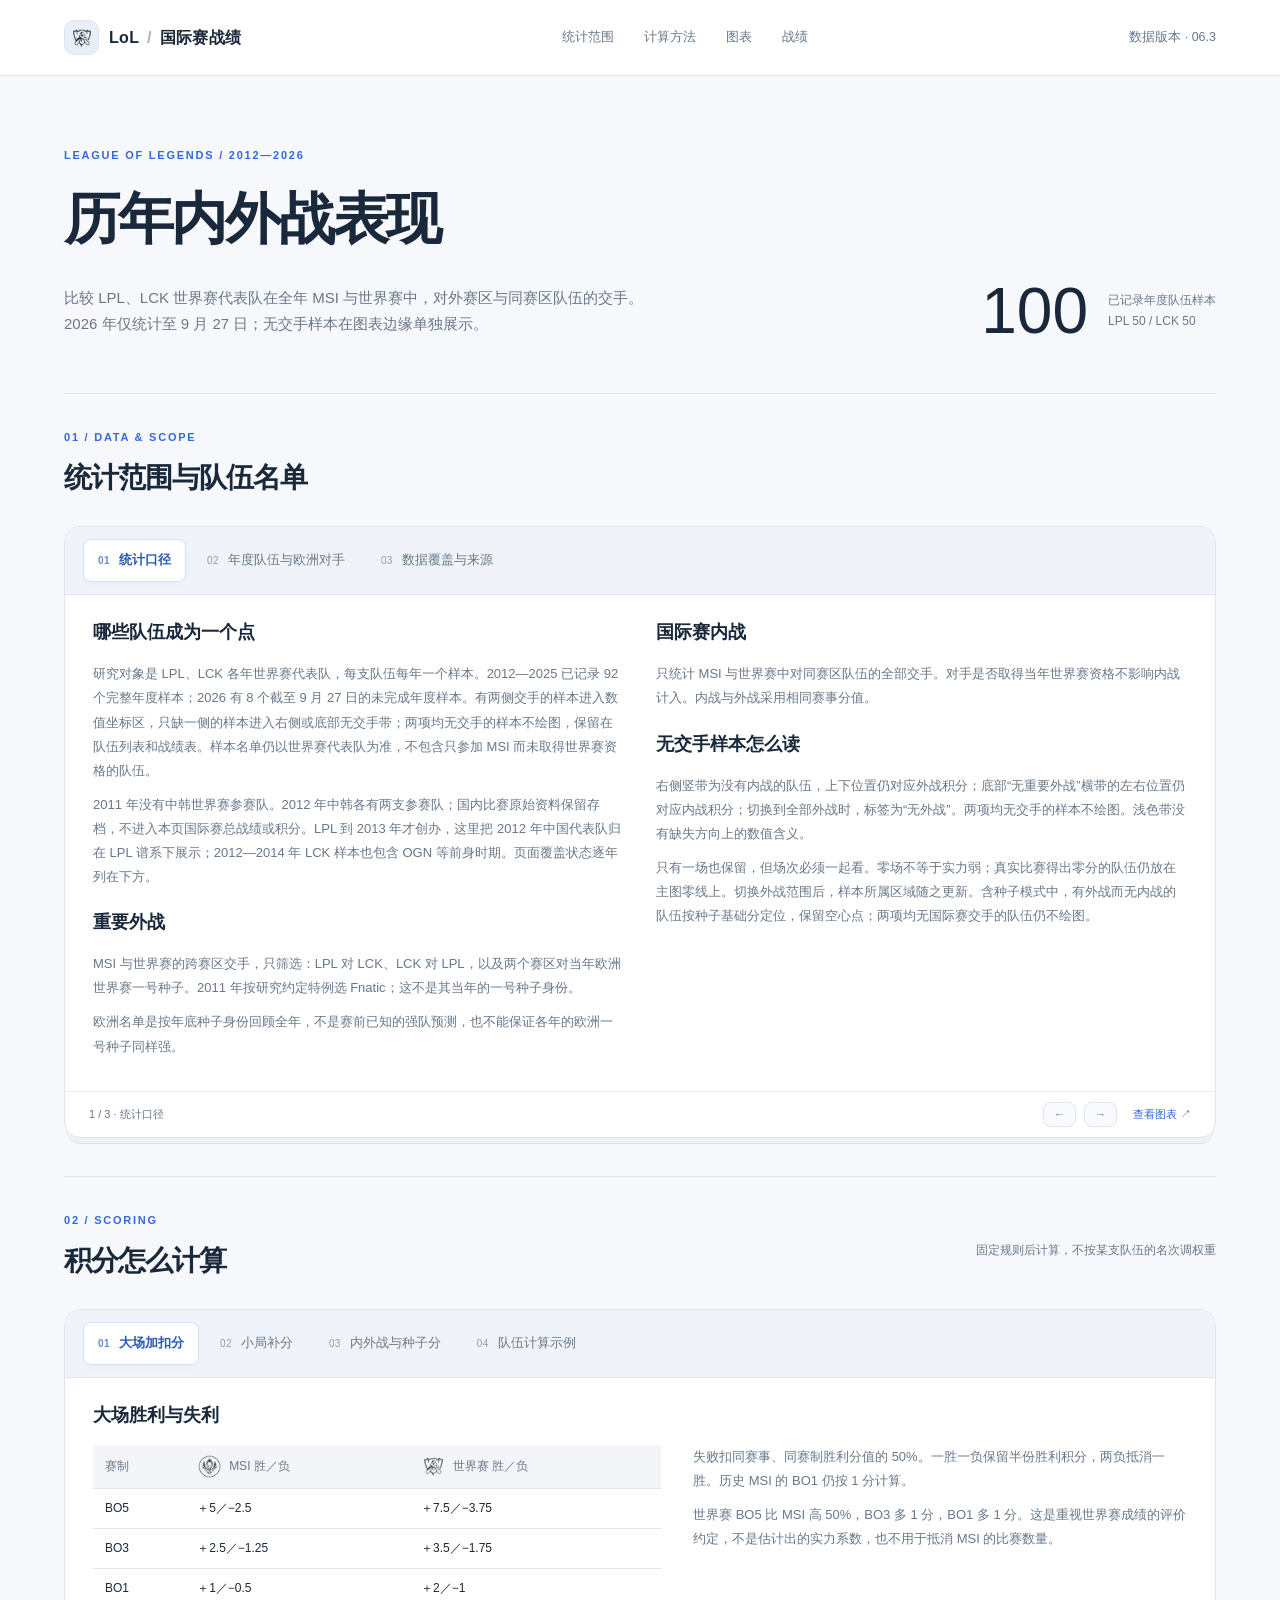
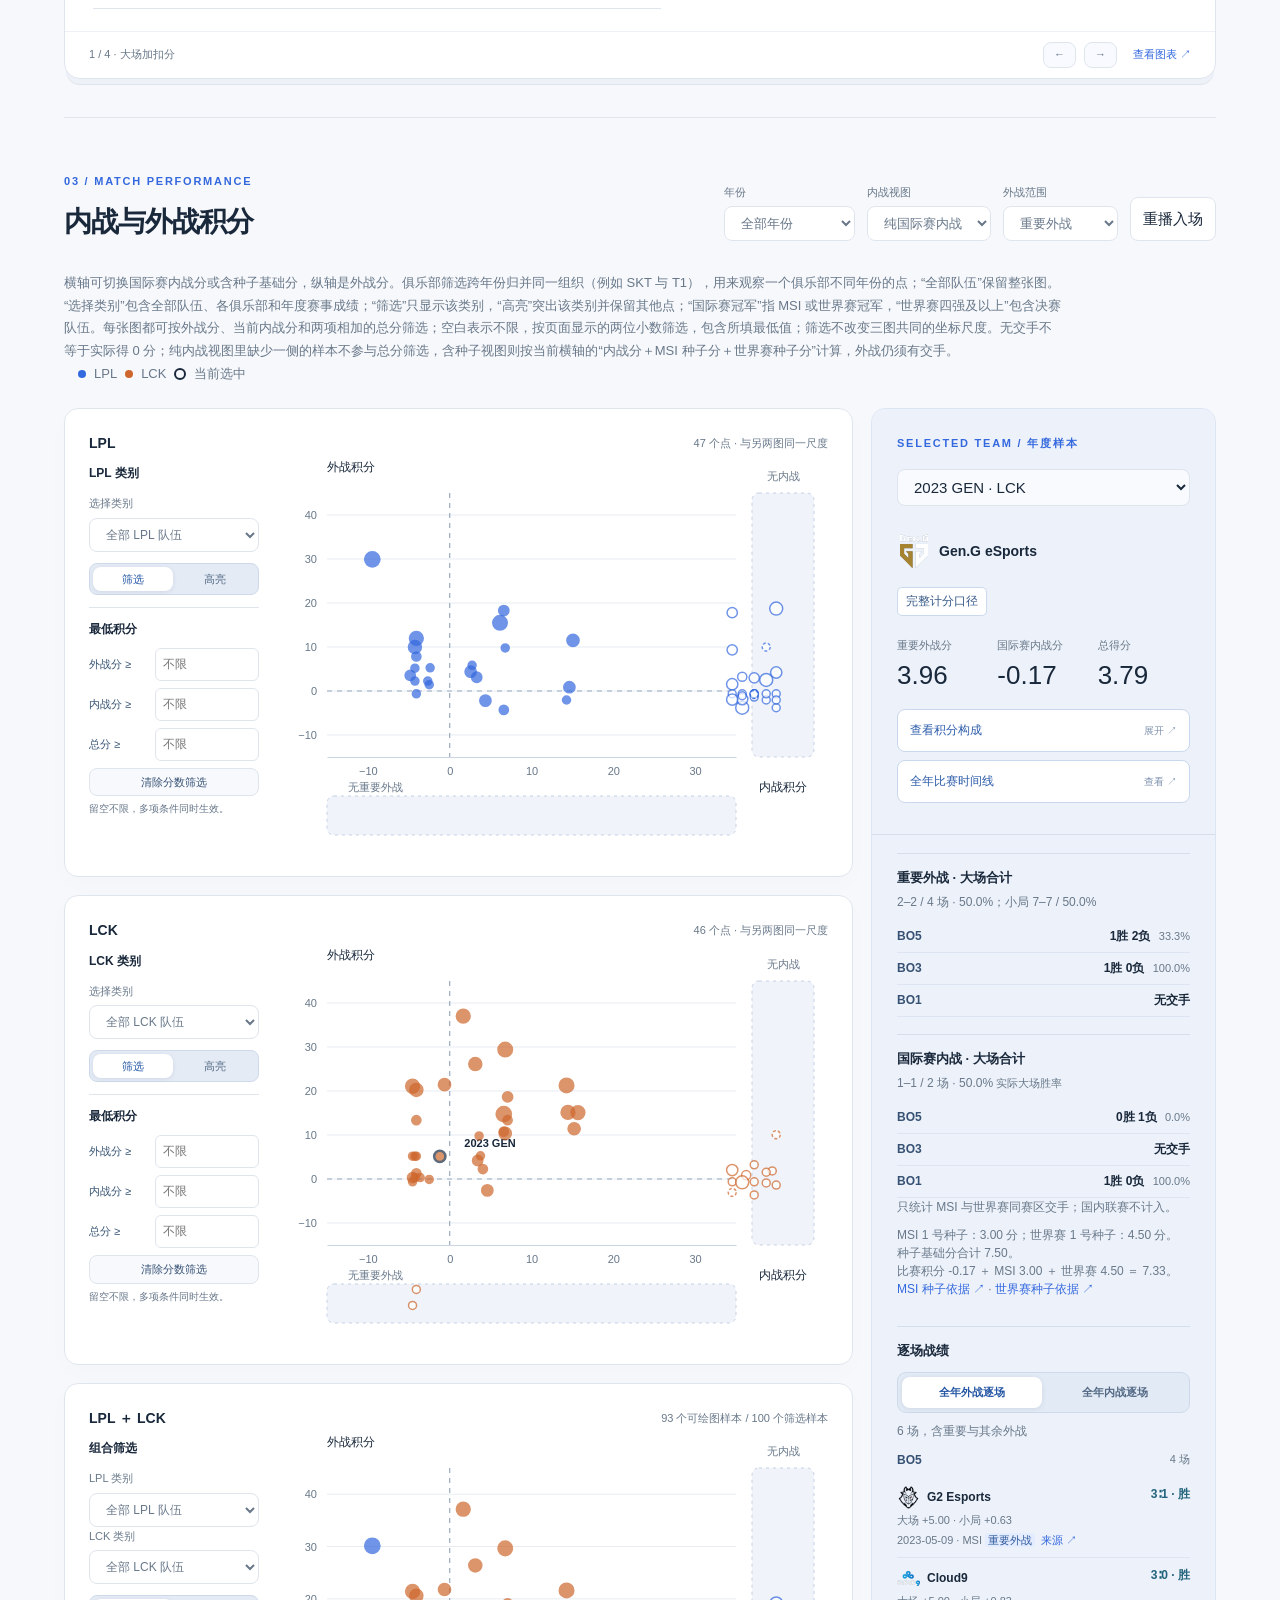
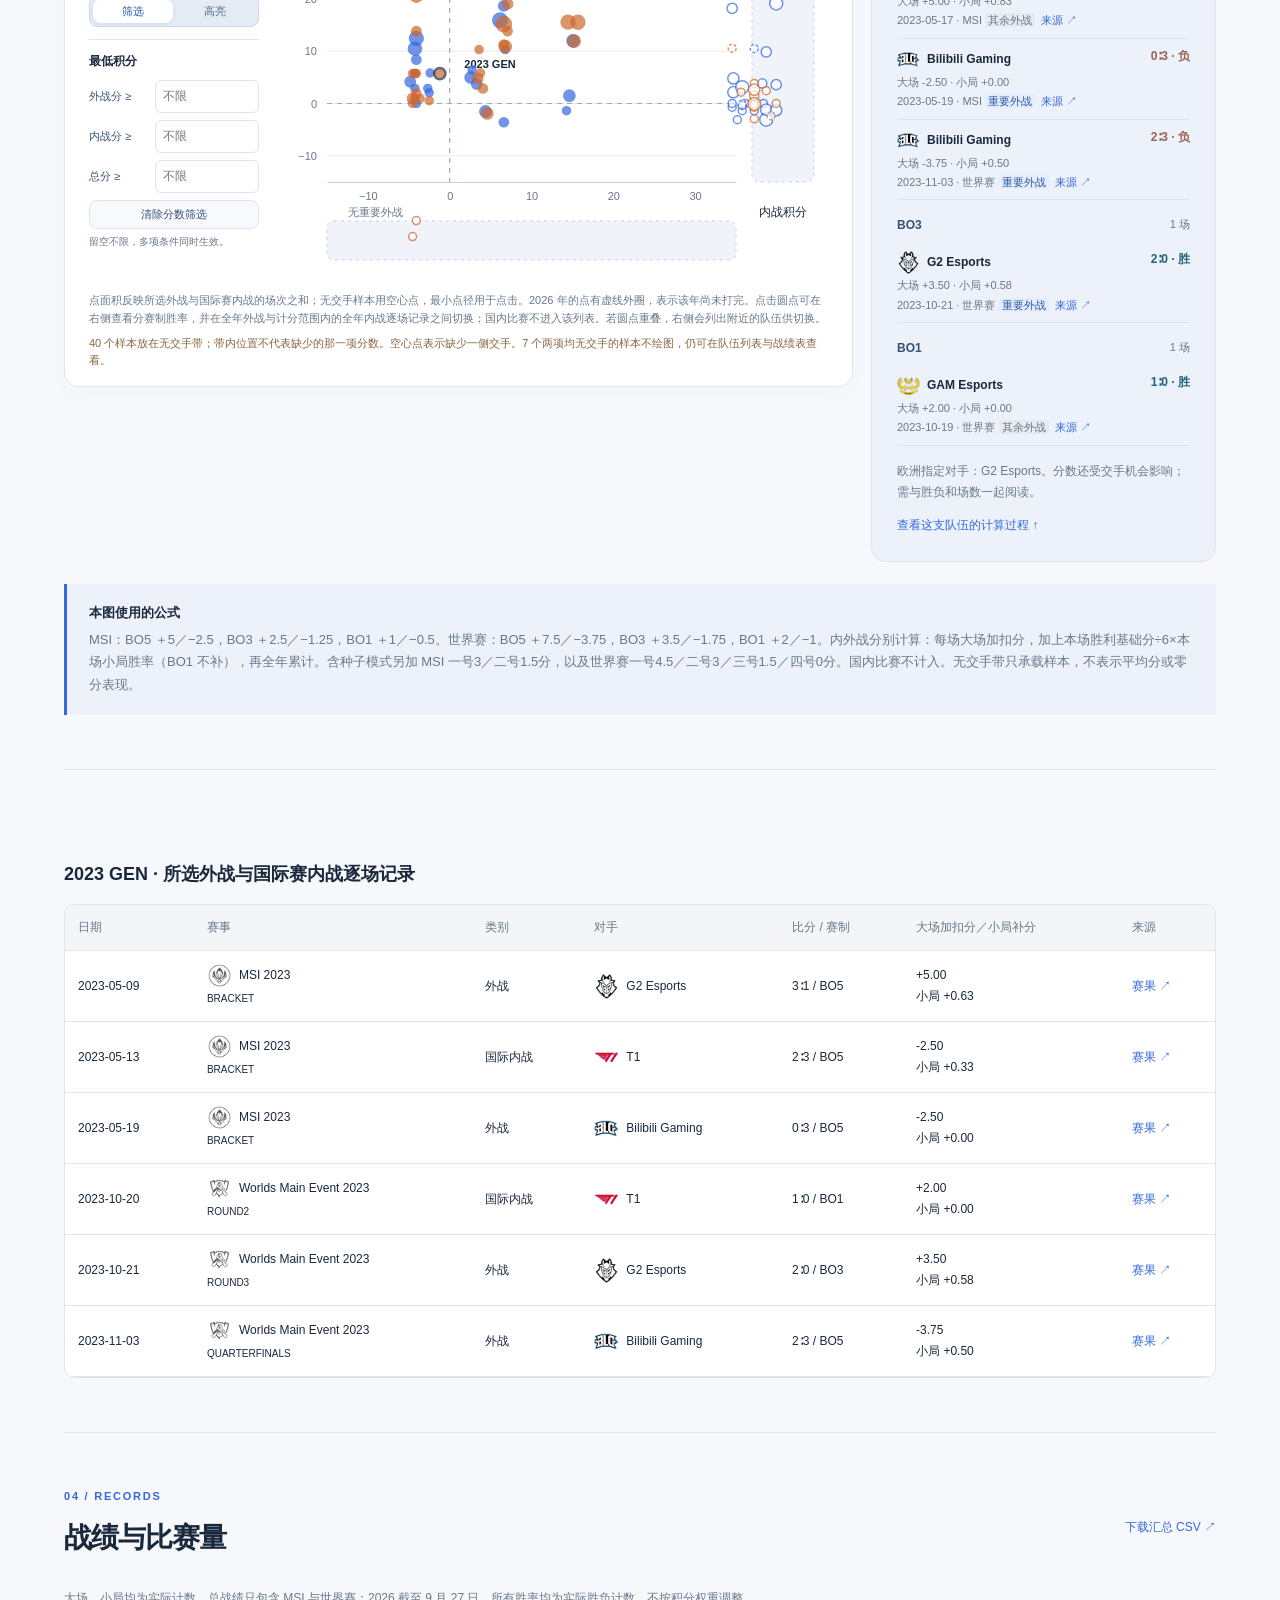
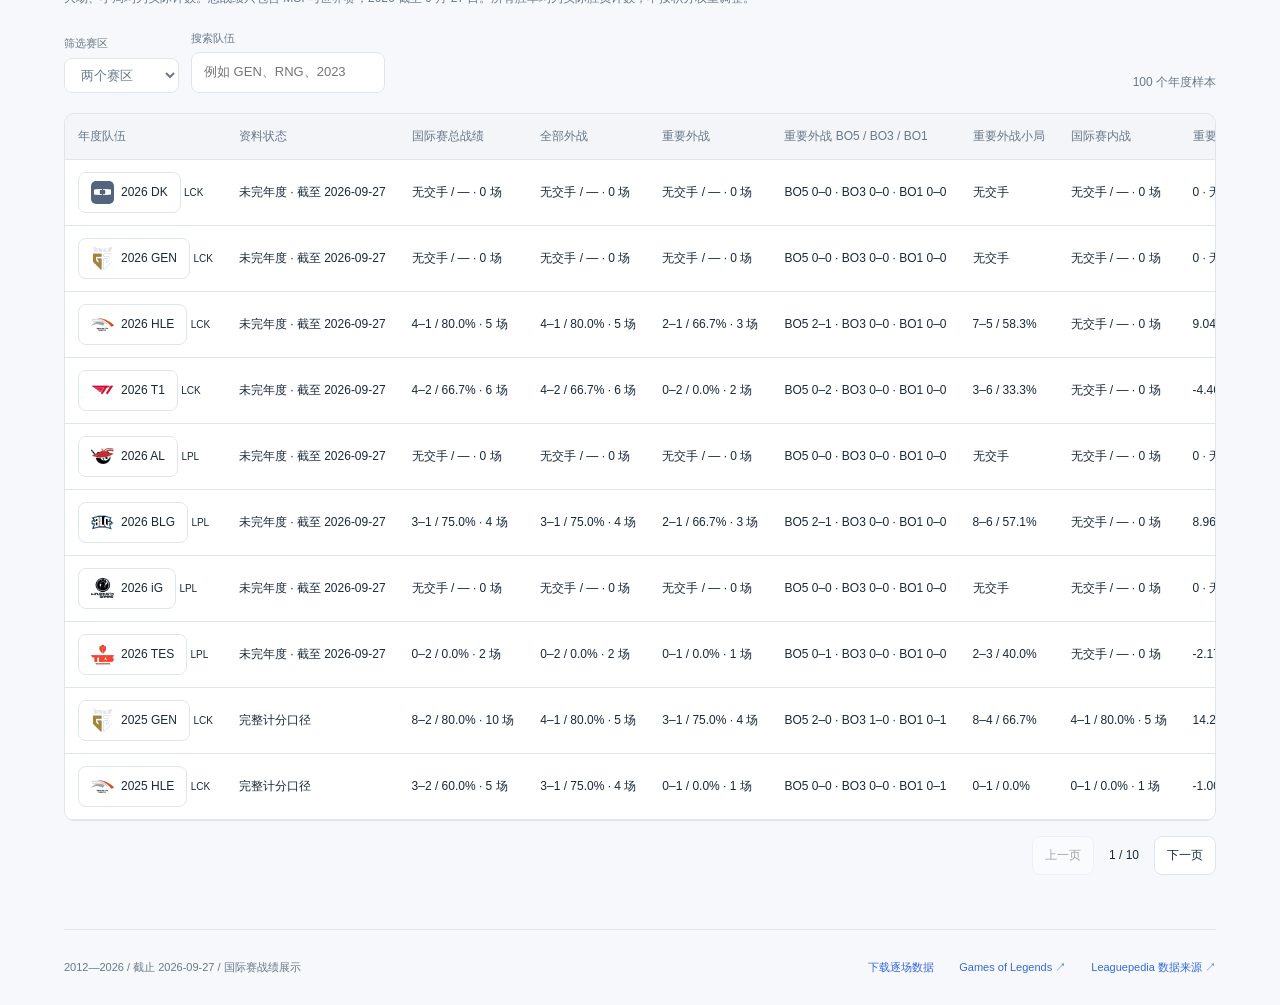
==== commit 09775d2e: "Complete MSI seed scoring and selected-records layout" ====
--- a/index.html
+++ b/index.html
@@ -2,11 +2,11 @@
 <html lang="zh-CN">
 <head>
   <meta charset="utf-8"><meta name="viewport" content="width=device-width,initial-scale=1">
-  <title>内外战表现 · 2012—2026</title>
+  <title>LoL 国际赛战绩 · 2012—2026</title>
   <link rel="stylesheet" href="style.css"><script defer src="vendor/d3.min.js"></script><script defer src="data.js"></script><script defer src="logos.js"></script><script defer src="app.js"></script><script defer src="guide.js"></script>
 </head>
 <body>
-<header><a class="brand" href="#">RIFT<span> / </span>研究手记</a><nav><a href="#method">计算方法</a><a href="#scope">统计范围</a><a href="#charts">图表</a><a href="#records">战绩</a></nav><small>数据版本 · 06</small></header>
+<header><a class="brand" href="#" aria-label="LoL 国际赛战绩，返回顶部"><span class="site-mark" aria-hidden="true"></span><span class="brand-name">LoL<span class="brand-divider"> / </span>国际赛战绩</span></a><nav><a href="#method">计算方法</a><a href="#scope">统计范围</a><a href="#charts">图表</a><a href="#records">战绩</a></nav><small>数据版本 · 06.3</small></header>
 <main>
   <section class="hero"><div class="eyebrow">LEAGUE OF LEGENDS / 2012—2026</div><h1>历年内外战表现</h1><div class="hero-bottom"><p>比较 LPL、LCK 世界赛代表队在全年 MSI 与世界赛中，对外赛区与同赛区队伍的交手。<br>2026 年仅统计至 9 月 27 日；无交手样本在图表边缘单独展示。</p><div class="hero-count"><b id="hero-count">100</b><span>已记录年度队伍样本<br><span id="hero-breakdown">LPL 50 / LCK 50</span></span></div></div></section>
   <section id="method">
@@ -14,7 +14,7 @@
     <div class="method-grid">
       <article><span class="step">A</span><h3>大场胜利与失利</h3><table><thead><tr><th>赛制</th><th>MSI 胜／负</th><th>世界赛 胜／负</th></tr></thead><tbody><tr><td>BO5</td><td>＋5／−2.5</td><td>＋7.5／−3.75</td></tr><tr><td>BO3</td><td>＋2.5／−1.25</td><td>＋3.5／−1.75</td></tr><tr><td>BO1</td><td>＋1／−0.5</td><td>＋2／−1</td></tr></tbody></table><p>失败扣同赛事、同赛制胜利分值的 50%。一胜一负保留半份胜利积分，两负抵消一胜。历史 MSI 的 BO1 仍按 1 分计算。</p><p>世界赛 BO5 比 MSI 高 50%，BO3 多 1 分，BO1 多 1 分。这是重视世界赛成绩的评价约定，不是估计出的实力系数，也不用于抵消 MSI 的比赛数量。</p></article>
       <article><span class="step">B</span><h3>逐场小局补分</h3><div class="formula">每场补分＝本场胜利基础分 ÷ 6<br>× 本场小局胜数 ÷ 本场小局总数<br>比赛积分＝所有大场加扣分＋所有补分</div><p>BO5、BO3 无论胜负均计算；BO1 不另补分。补分逐场计算后累加，与全年大场净分的正负无关。</p><p>每场补分最多为该场胜利基础分的六分之一。全年净积分由加分、扣分和补分相加得到，补分占全年净积分的比例不设上限。六分之一是固定评价权重，不是数据拟合结果。</p><table><thead><tr><th>世界赛 BO5</th><th>补分</th><th>合计</th></tr></thead><tbody><tr><td>3∶0</td><td>＋1.25</td><td>8.75</td></tr><tr><td>3∶2</td><td>＋0.75</td><td>8.25</td></tr><tr><td>2∶3</td><td>＋0.50</td><td>−3.25</td></tr><tr><td>0∶3</td><td>0</td><td>−3.75</td></tr></tbody></table><p>BO3 同比缩放：世界赛 2∶1 补 3.5÷6×2/3＝0.39；1∶2 补 0.19。MSI 按 2.5 的基础分计算。详情同时展示全年小局胜率。</p></article>
-      <article><span class="step">C</span><h3>内外战分别累计</h3><div class="weight"><span>统计赛事</span><b>MSI＋世界赛</b></div><div class="formula">外战分＝外战大场净分＋外战小局补充分<br>内战分＝内战大场净分＋内战小局补充分<br>含种子分＝内战分＋世界赛种子基础分</div><p>内战只统计国际赛中对同赛区队伍的比赛；国内常规赛、季后赛和资格赛均不计分。内外战使用同一分值表，独立累计逐场补分。</p><p>多打、多赢会累计更多积分，不均衡赛事场次。无交手的累计贡献为 0，但没有可评价的表现：图中放进独立无交手带，不画在数值零线上，也不参与需要两侧战绩的反差排名。</p><p>种子基础分：一号 4.5、二号 3、三号 1.5、四号 0，每档相差 1.5；少于四支代表队时不平移。它是世界赛前的资格排序背景，不是 MSI 开赛前预测。图表可切换纯比赛分或含种子分；无内战时仅有种子分，仍用空心点。种子基础分不参与小局补分。</p></article>
+      <article><span class="step">C</span><h3>内外战分别累计</h3><div class="weight"><span>统计赛事</span><b>MSI＋世界赛</b></div><div class="formula">外战分＝外战大场净分＋外战小局补充分<br>内战分＝内战大场净分＋内战小局补充分<br>含种子分＝内战分＋MSI 种子分＋世界赛种子分</div><p>内战只统计国际赛中对同赛区队伍的比赛；国内常规赛、季后赛和资格赛均不计分。内外战使用同一分值表，独立累计逐场补分。</p><p>多打、多赢会累计更多积分，不均衡赛事场次。无交手的累计贡献为 0，但没有可评价的表现：图中放进独立无交手带，不画在数值零线上，也不参与需要两侧战绩的反差排名。</p><p>种子分按同赛区出线顺位计算，不是抽签池：MSI 一号 3 分、二号 1.5 分；世界赛一号 4.5 分、二号 3 分、三号 1.5 分、四号 0 分。两项相加，最高 7.5 分；仅一个 MSI 名额的参赛队按一号种子计分。未参加 MSI、当年取消或尚未创办时，MSI 种子分为 0。图表可切换纯比赛分或含种子分；无内战时仅有种子分，仍用空心点。种子分不参与小局补分。</p></article>
     </div>
     <div id="calculation" class="calculation"><div class="section-head"><h3 id="calc-title"></h3><span class="muted">随所选队伍联动 · 页面数字四舍五入到两位小数</span></div><div id="calc-body"></div></div>
   </section>
@@ -26,7 +26,7 @@
   </section>
   <section id="charts">
     <div class="section-head"><div><div class="eyebrow">03 / MATCH PERFORMANCE</div><h2>内战与外战积分</h2></div><div class="filters"><label>年份<select id="year"><option value="all">全部年份</option><option value="since-2015">2015 年及之后</option><option value="before-2015">2015 年之前</option></select></label><label>内战视图<select id="inner-mode"><option value="match">纯国际赛内战</option><option value="seeded">含种子基础分</option></select></label><label>外战范围<select id="scope-filter"><option value="external">重要外战</option><option value="all_external">全部外战</option></select></label><button id="replay">重播入场</button></div></div>
-    <p class="reading">横轴可切换国际赛内战分或含种子基础分，纵轴是外战分。俱乐部筛选跨年份归并同一组织（例如 SKT 与 T1），用来观察一个俱乐部不同年份的点；“全部队伍”保留整张图。“选择类别”包含全部队伍、各俱乐部和年度赛事成绩；“筛选”只显示该类别，“高亮”突出该类别并保留其他点；“国际赛冠军”指 MSI 或世界赛冠军，“世界赛四强及以上”包含决赛队伍。每张图都可按外战分、当前内战分和两项相加的总分筛选；空白表示不限，按页面显示的两位小数筛选，包含所填最低值；筛选不改变三图共同的坐标尺度。无交手不等于实际得 0 分；纯内战视图里缺少一侧的样本不参与总分筛选，含种子视图则按当前横轴的“内战分＋种子分”计算，外战仍须有交手。<span class="legend"><i class="blue"></i>LPL <i class="orange"></i>LCK <i class="ring"></i>当前选中</span></p>
+    <p class="reading">横轴可切换国际赛内战分或含种子基础分，纵轴是外战分。俱乐部筛选跨年份归并同一组织（例如 SKT 与 T1），用来观察一个俱乐部不同年份的点；“全部队伍”保留整张图。“选择类别”包含全部队伍、各俱乐部和年度赛事成绩；“筛选”只显示该类别，“高亮”突出该类别并保留其他点；“国际赛冠军”指 MSI 或世界赛冠军，“世界赛四强及以上”包含决赛队伍。每张图都可按外战分、当前内战分和两项相加的总分筛选；空白表示不限，按页面显示的两位小数筛选，包含所填最低值；筛选不改变三图共同的坐标尺度。无交手不等于实际得 0 分；纯内战视图里缺少一侧的样本不参与总分筛选，含种子视图则按当前横轴的“内战分＋MSI 种子分＋世界赛种子分”计算，外战仍须有交手。<span class="legend"><i class="blue"></i>LPL <i class="orange"></i>LCK <i class="ring"></i>当前选中</span></p>
     <div class="chart-layout">
       <div class="chart-stack">
         <div class="chart-card"><div class="plot-heading"><h3>LPL</h3><span id="lpl-count">与另两图同一尺度</span></div><div class="plot-card-layout"><aside class="plot-control-rail"><h4>LPL 类别</h4><label>选择类别<select id="lpl-club"></select></label><div class="view-mode" role="group" aria-label="LPL 图显示方式"><button type="button" data-view-chart="lpl" data-view-mode="filter" aria-pressed="true" class="active">筛选</button><button type="button" data-view-chart="lpl" data-view-mode="highlight" aria-pressed="false">高亮</button></div><div class="score-filter"><h5>最低积分</h5><label class="score-filter-row"><span>外战分 ≥</span><input id="lpl-external-min" type="number" step="0.01" inputmode="decimal" placeholder="不限" aria-label="LPL 图外战分最低值"></label><label class="score-filter-row"><span>内战分 ≥</span><input id="lpl-internal-min" type="number" step="0.01" inputmode="decimal" placeholder="不限" aria-label="LPL 图内战分最低值"></label><label class="score-filter-row"><span>总分 ≥</span><input id="lpl-total-min" type="number" step="0.01" inputmode="decimal" placeholder="不限" aria-label="LPL 图总分最低值"></label><button class="score-filter-reset" type="button" data-score-reset="lpl">清除分数筛选</button><p>留空不限，多项条件同时生效。</p></div></aside><div id="lpl" class="plot"></div></div></div>
@@ -35,14 +35,16 @@
       </div>
       <aside class="detail-rail"><div class="detail"><div id="selected"><div class="detail-head"><div class="eyebrow">SELECTED TEAM / 年度样本</div><label class="sr" for="team">选择队伍</label><select id="team"></select><div id="selected-highlight"></div></div><div id="selected-summary"></div><div id="selected-more"></div></div><a class="quiet-link" href="#calculation">查看这支队伍的计算过程 ↑</a></div></aside>
     </div>
-    <div class="inline-rule"><b>本图使用的公式</b><p>MSI：BO5 ＋5／−2.5，BO3 ＋2.5／−1.25，BO1 ＋1／−0.5。世界赛：BO5 ＋7.5／−3.75，BO3 ＋3.5／−1.75，BO1 ＋2／−1。内外战分别计算：每场大场加扣分，加上本场胜利基础分÷6×本场小局胜率（BO1 不补），再全年累计。含种子模式另加一号4.5／二号3／三号1.5／四号0分。国内比赛不计入。无交手带只承载样本，不表示平均分或零分表现。</p></div>
+    <div class="inline-rule"><b>本图使用的公式</b><p>MSI：BO5 ＋5／−2.5，BO3 ＋2.5／−1.25，BO1 ＋1／−0.5。世界赛：BO5 ＋7.5／−3.75，BO3 ＋3.5／−1.75，BO1 ＋2／−1。内外战分别计算：每场大场加扣分，加上本场胜利基础分÷6×本场小局胜率（BO1 不补），再全年累计。含种子模式另加 MSI 一号3／二号1.5分，以及世界赛一号4.5／二号3／三号1.5／四号0分。国内比赛不计入。无交手带只承载样本，不表示平均分或零分表现。</p></div>
+  </section>
+  <section id="selected-records" aria-labelledby="match-title">
+    <h3 class="subhead" id="match-title">逐场记录</h3><div class="table-scroll"><table><thead><tr><th>日期</th><th>赛事</th><th>类别</th><th>对手</th><th>比分 / 赛制</th><th>大场加扣分／小局补分</th><th>来源</th></tr></thead><tbody id="matches"></tbody></table></div>
   </section>
   <section id="records">
-    <div class="section-head"><div><div class="eyebrow">04 / RECORDS</div><h2>战绩与比赛量</h2></div><div class="download-links"><a class="quiet-link" href="summary.csv" download>下载汇总 CSV ↗</a><a class="quiet-link" href="sensitivity.csv" download>下载扣分比例对照 ↗</a></div></div>
+    <div class="section-head"><div><div class="eyebrow">04 / RECORDS</div><h2>战绩与比赛量</h2></div><div class="download-links"><a class="quiet-link" href="summary.csv" download>下载汇总 CSV ↗</a></div></div>
     <p class="muted">大场、小局均为实际计数。总战绩只包含 MSI 与世界赛；2026 截至 9 月 27 日。所有胜率均为实际胜负计数，不按积分权重调整。</p>
     <div class="table-controls"><label>筛选赛区<select id="region"><option value="all">两个赛区</option><option>LPL</option><option>LCK</option></select></label><label>搜索队伍<input id="search" placeholder="例如 GEN、RNG、2023"></label><span id="table-count"></span></div>
     <div class="table-scroll"><table class="stats"><thead><tr><th>年度队伍</th><th>资料状态</th><th>国际赛总战绩</th><th>全部外战</th><th>重要外战</th><th>重要外战 BO5 / BO3 / BO1</th><th>重要外战小局</th><th>国际赛内战</th><th id="score-column">重要外战分</th><th id="inner-column">内战分</th></tr></thead><tbody id="stats"></tbody></table></div><div class="pager"><button id="prev">上一页</button><span id="page"></span><button id="next">下一页</button></div>
-    <h3 class="subhead" id="match-title">逐场记录</h3><div class="table-scroll"><table><thead><tr><th>日期</th><th>赛事</th><th>类别</th><th>对手</th><th>比分 / 赛制</th><th>大场加扣分／小局补分</th><th>来源</th></tr></thead><tbody id="matches"></tbody></table></div>
   </section>
 
   <footer><span>2012—2026 / 截止 2026-09-27 / 国际赛战绩展示</span><a href="matches.csv" download>下载逐场数据</a><a href="https://gol.gg/" target="_blank" rel="noopener">Games of Legends ↗</a><a href="https://huggingface.co/datasets/gptilt/lol-esports-matches" target="_blank" rel="noopener">Leaguepedia 数据来源 ↗</a></footer>
--- a/style.css
+++ b/style.css
@@ -123,3 +123,5 @@
 .brand-fallback{display:inline-flex;align-items:center;justify-content:center;vertical-align:middle;width:25px;height:25px;margin-right:7px;border-radius:6px;background:#e4eaf3;color:#536987;font-size:8px;font-weight:700;flex-shrink:0;letter-spacing:-.04em}.event-logo{filter:brightness(0) saturate(100%);opacity:.7}.brand-logo:not(.event-logo){filter:drop-shadow(0 0 .6px #8292a8)}
 #method .guide-panel>article{display:block}.guide-columns{display:grid;grid-template-columns:minmax(0,1.15fr) minmax(0,1fr);gap:32px}.guide-columns p:first-child{margin-top:0}.guide-columns .formula{margin-top:0}.guide-columns td,.guide-columns th{padding:9px 12px}@media(max-width:650px){.guide-columns{grid-template-columns:1fr;gap:16px}}
 .brand-logo.dark-logo{background:#52647e;border-radius:5px;padding:3px;filter:none}
+
+.brand{display:inline-flex;align-items:center;gap:10px;letter-spacing:.02em;white-space:nowrap}.brand .brand-name{color:var(--ink)}.brand .brand-divider{color:#a3b4cb;margin:0 3px}.site-mark{display:flex;align-items:center;justify-content:center;width:35px;height:35px;border-radius:10px;background:#e9eff9;border:1px solid #dce5f3}.site-mark .brand-logo{width:24px;height:24px;margin:0;opacity:.88}@media(max-width:600px){.brand{gap:6px;font-size:11px}.site-mark{width:28px;height:28px;border-radius:8px}.site-mark .brand-logo{width:20px;height:20px}header{padding:0 4vw}header nav{gap:10px}}
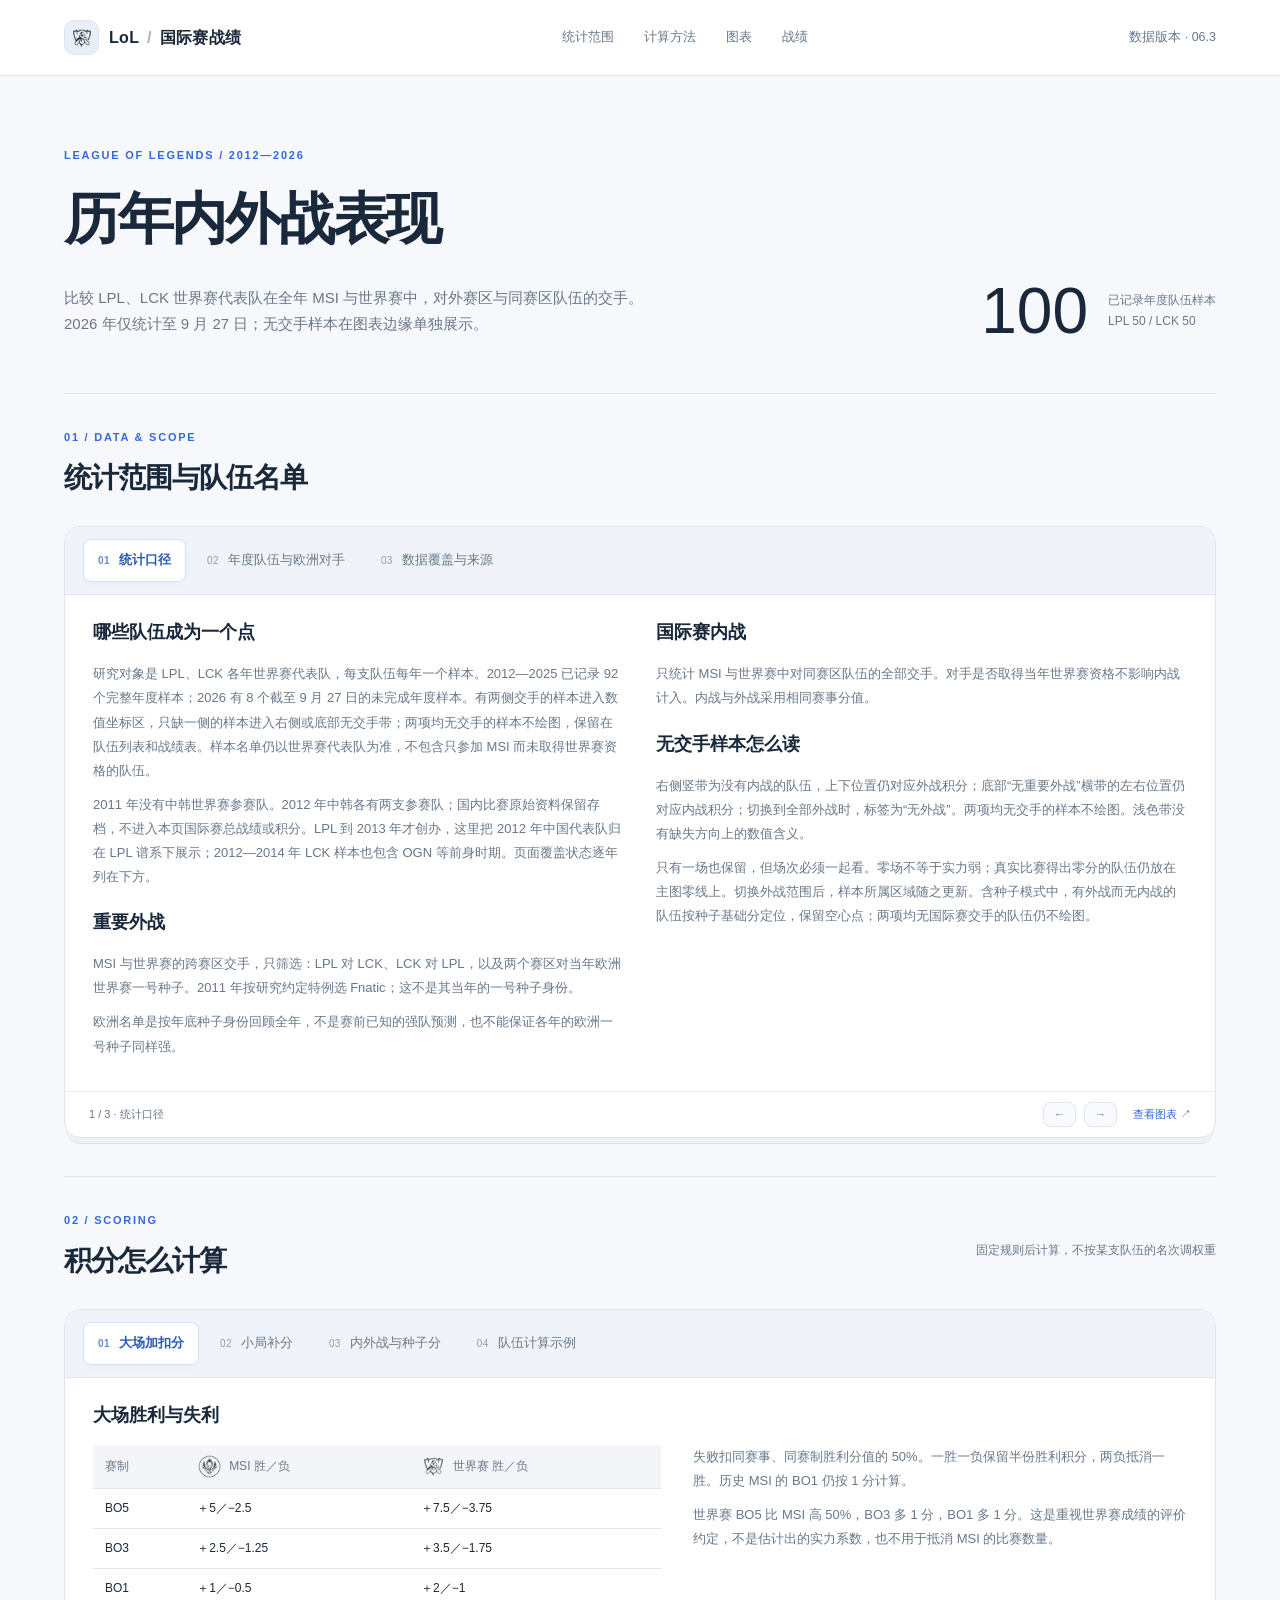
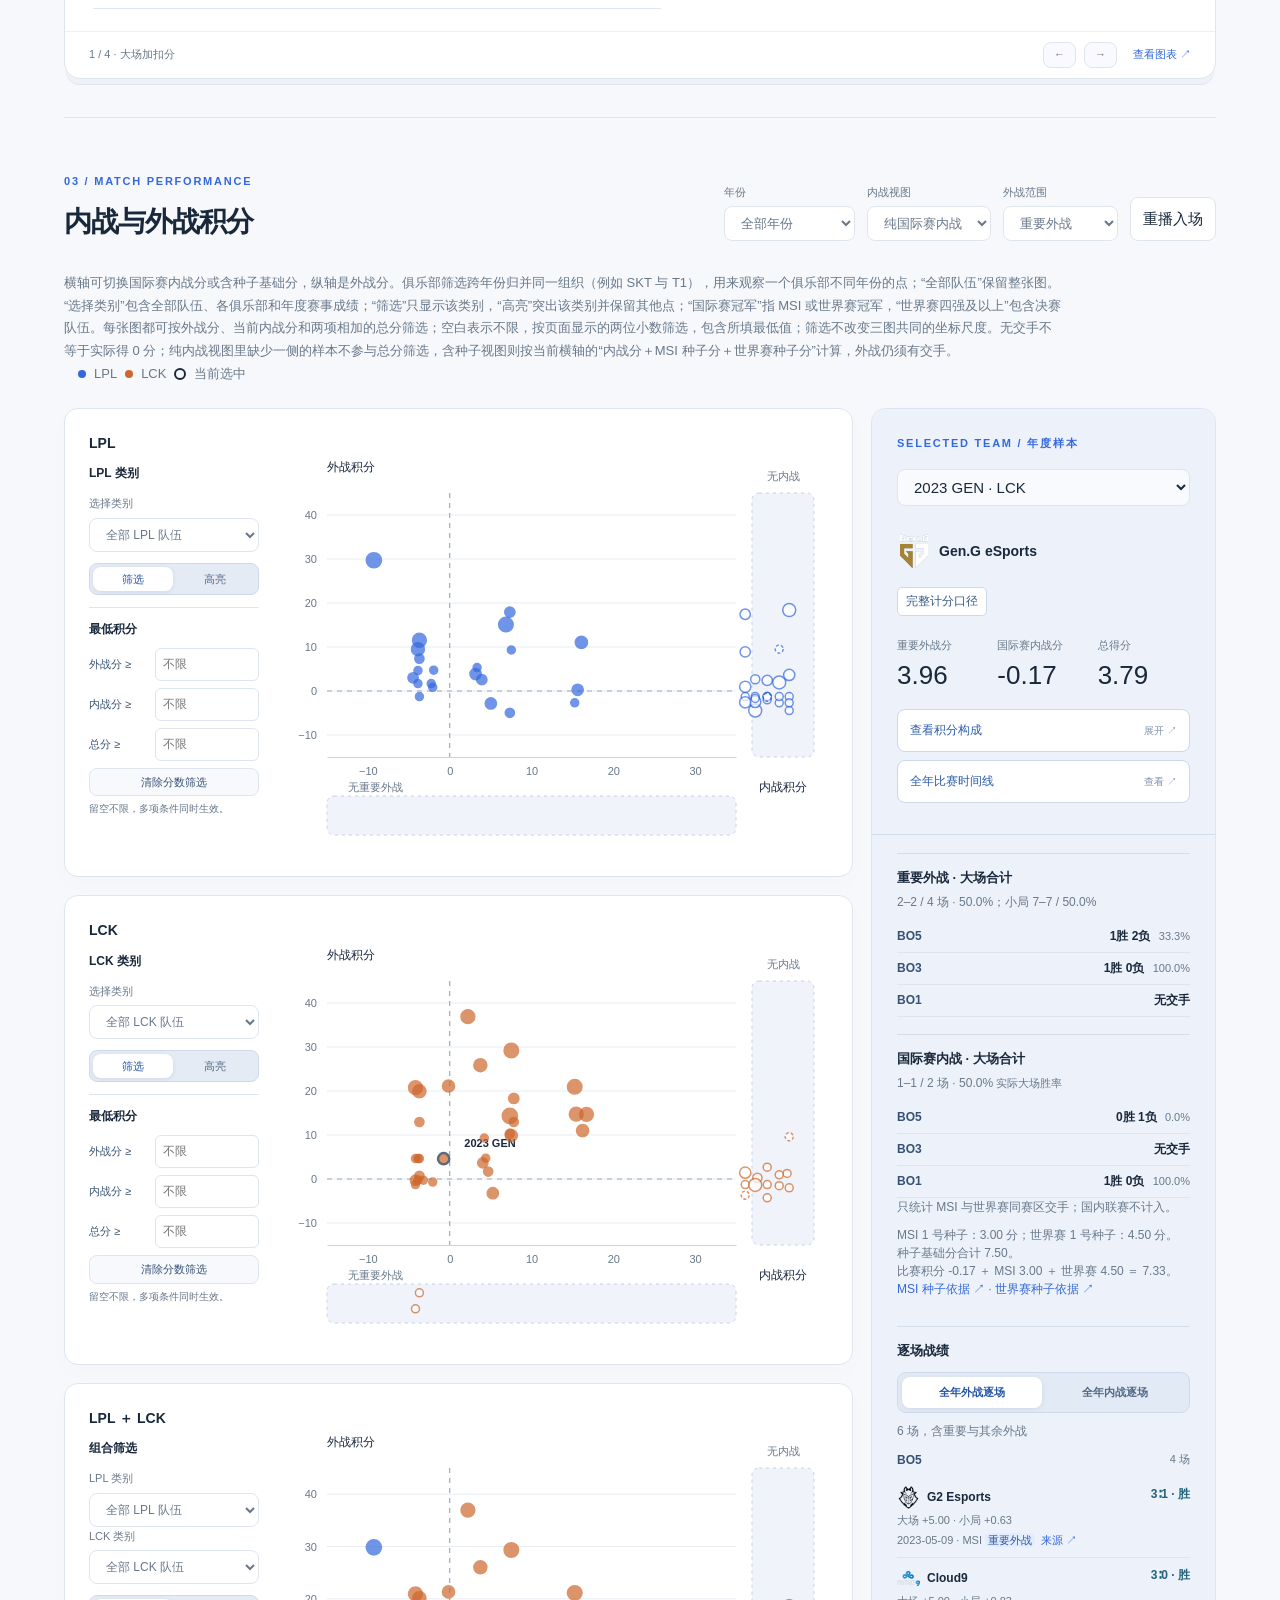
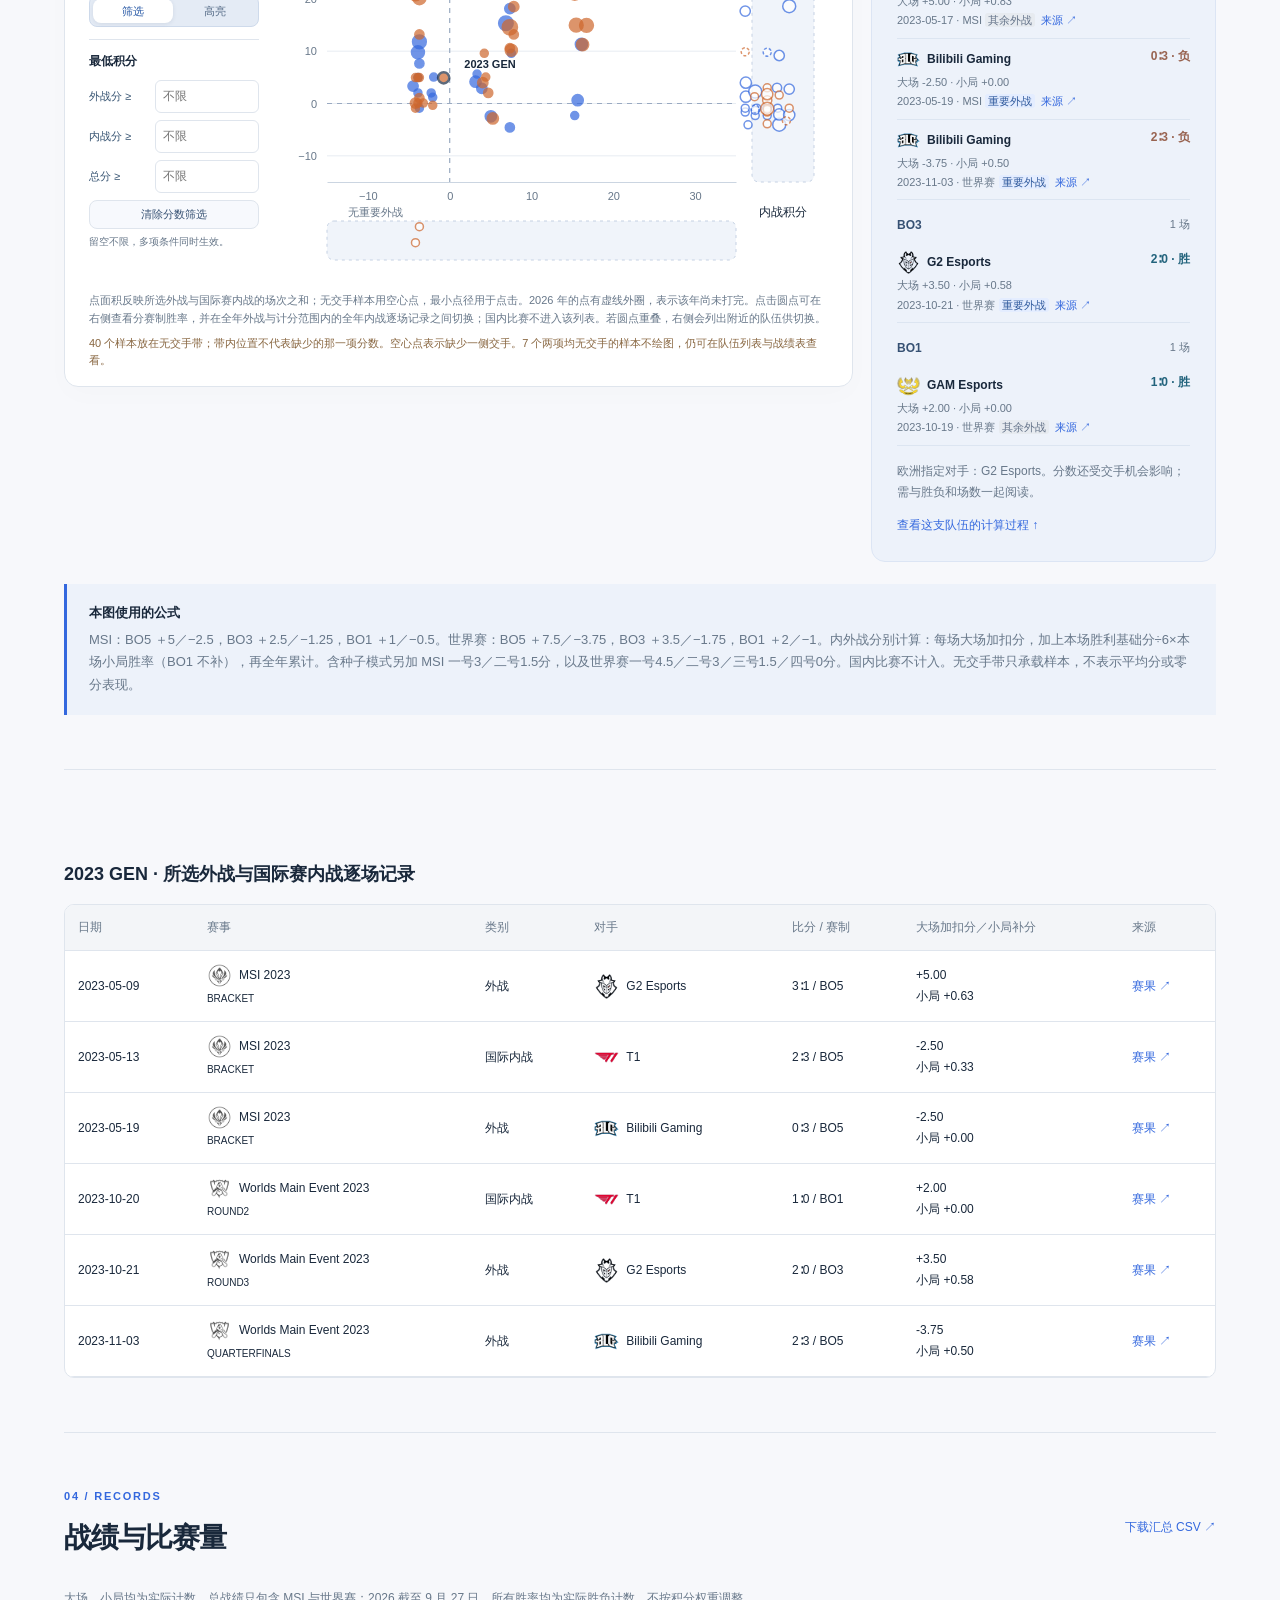
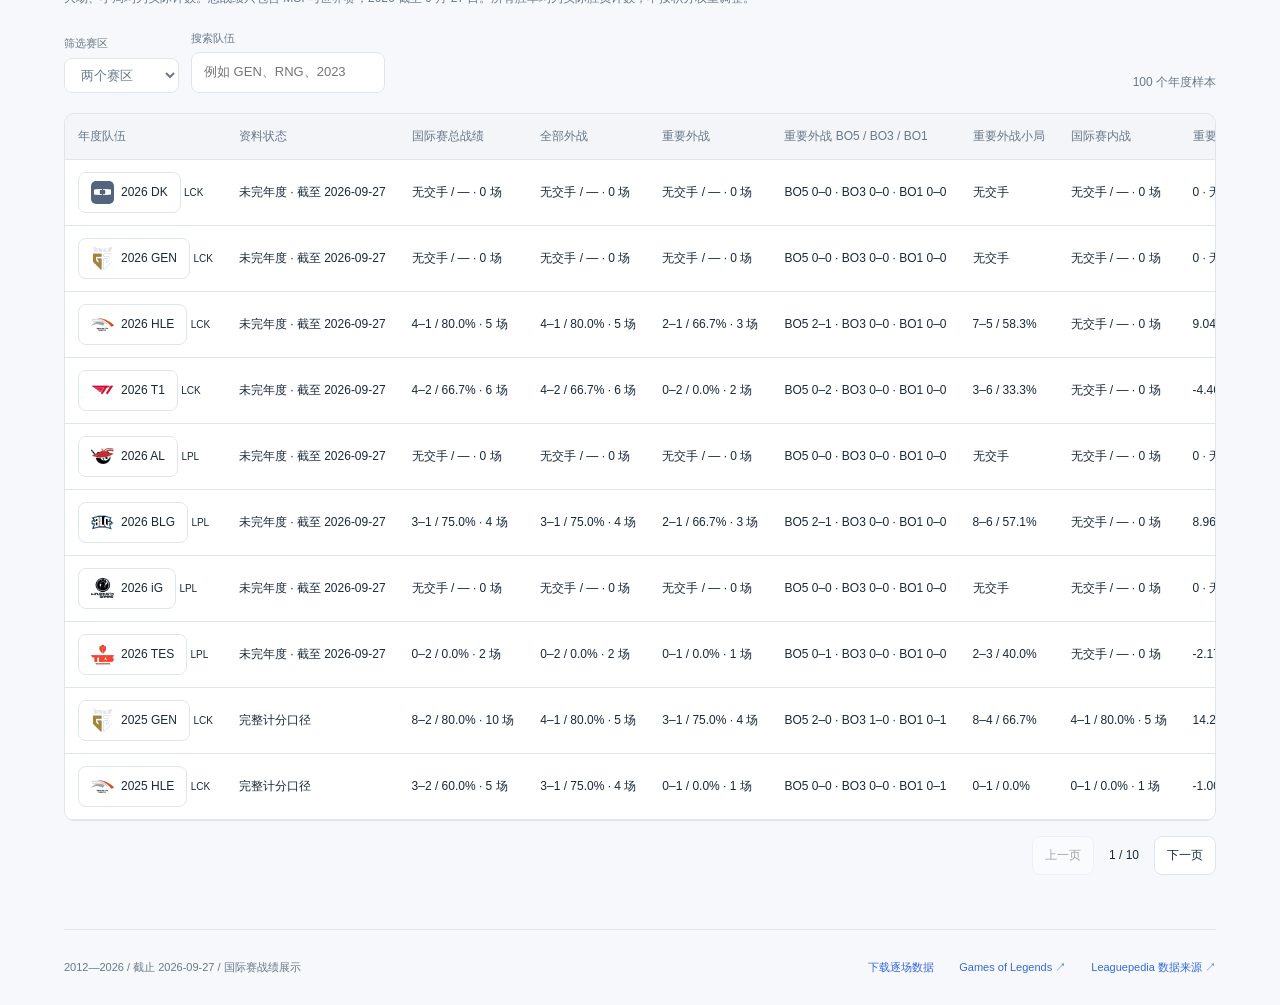
==== commit 8eea690a: "Remove chart heading count captions" ====
--- a/index.html
+++ b/index.html
@@ -29,9 +29,9 @@
     <p class="reading">横轴可切换国际赛内战分或含种子基础分，纵轴是外战分。俱乐部筛选跨年份归并同一组织（例如 SKT 与 T1），用来观察一个俱乐部不同年份的点；“全部队伍”保留整张图。“选择类别”包含全部队伍、各俱乐部和年度赛事成绩；“筛选”只显示该类别，“高亮”突出该类别并保留其他点；“国际赛冠军”指 MSI 或世界赛冠军，“世界赛四强及以上”包含决赛队伍。每张图都可按外战分、当前内战分和两项相加的总分筛选；空白表示不限，按页面显示的两位小数筛选，包含所填最低值；筛选不改变三图共同的坐标尺度。无交手不等于实际得 0 分；纯内战视图里缺少一侧的样本不参与总分筛选，含种子视图则按当前横轴的“内战分＋MSI 种子分＋世界赛种子分”计算，外战仍须有交手。<span class="legend"><i class="blue"></i>LPL <i class="orange"></i>LCK <i class="ring"></i>当前选中</span></p>
     <div class="chart-layout">
       <div class="chart-stack">
-        <div class="chart-card"><div class="plot-heading"><h3>LPL</h3><span id="lpl-count">与另两图同一尺度</span></div><div class="plot-card-layout"><aside class="plot-control-rail"><h4>LPL 类别</h4><label>选择类别<select id="lpl-club"></select></label><div class="view-mode" role="group" aria-label="LPL 图显示方式"><button type="button" data-view-chart="lpl" data-view-mode="filter" aria-pressed="true" class="active">筛选</button><button type="button" data-view-chart="lpl" data-view-mode="highlight" aria-pressed="false">高亮</button></div><div class="score-filter"><h5>最低积分</h5><label class="score-filter-row"><span>外战分 ≥</span><input id="lpl-external-min" type="number" step="0.01" inputmode="decimal" placeholder="不限" aria-label="LPL 图外战分最低值"></label><label class="score-filter-row"><span>内战分 ≥</span><input id="lpl-internal-min" type="number" step="0.01" inputmode="decimal" placeholder="不限" aria-label="LPL 图内战分最低值"></label><label class="score-filter-row"><span>总分 ≥</span><input id="lpl-total-min" type="number" step="0.01" inputmode="decimal" placeholder="不限" aria-label="LPL 图总分最低值"></label><button class="score-filter-reset" type="button" data-score-reset="lpl">清除分数筛选</button><p>留空不限，多项条件同时生效。</p></div></aside><div id="lpl" class="plot"></div></div></div>
-        <div class="chart-card"><div class="plot-heading"><h3>LCK</h3><span id="lck-count">与另两图同一尺度</span></div><div class="plot-card-layout"><aside class="plot-control-rail"><h4>LCK 类别</h4><label>选择类别<select id="lck-club"></select></label><div class="view-mode" role="group" aria-label="LCK 图显示方式"><button type="button" data-view-chart="lck" data-view-mode="filter" aria-pressed="true" class="active">筛选</button><button type="button" data-view-chart="lck" data-view-mode="highlight" aria-pressed="false">高亮</button></div><div class="score-filter"><h5>最低积分</h5><label class="score-filter-row"><span>外战分 ≥</span><input id="lck-external-min" type="number" step="0.01" inputmode="decimal" placeholder="不限" aria-label="LCK 图外战分最低值"></label><label class="score-filter-row"><span>内战分 ≥</span><input id="lck-internal-min" type="number" step="0.01" inputmode="decimal" placeholder="不限" aria-label="LCK 图内战分最低值"></label><label class="score-filter-row"><span>总分 ≥</span><input id="lck-total-min" type="number" step="0.01" inputmode="decimal" placeholder="不限" aria-label="LCK 图总分最低值"></label><button class="score-filter-reset" type="button" data-score-reset="lck">清除分数筛选</button><p>留空不限，多项条件同时生效。</p></div></aside><div id="lck" class="plot"></div></div></div>
-        <div class="chart-card"><div class="plot-heading"><h3>LPL ＋ LCK</h3><span id="plot-count"></span></div><div class="plot-card-layout"><aside class="plot-control-rail combined-control-rail"><h4>组合筛选</h4><label>LPL 类别<select id="combined-lpl-club"></select></label><label>LCK 类别<select id="combined-lck-club"></select></label><div class="view-mode" role="group" aria-label="合并图显示方式"><button type="button" data-view-chart="combined" data-view-mode="filter" aria-pressed="true" class="active">筛选</button><button type="button" data-view-chart="combined" data-view-mode="highlight" aria-pressed="false">高亮</button></div><div class="score-filter"><h5>最低积分</h5><label class="score-filter-row"><span>外战分 ≥</span><input id="combined-external-min" type="number" step="0.01" inputmode="decimal" placeholder="不限" aria-label="合并图外战分最低值"></label><label class="score-filter-row"><span>内战分 ≥</span><input id="combined-internal-min" type="number" step="0.01" inputmode="decimal" placeholder="不限" aria-label="合并图内战分最低值"></label><label class="score-filter-row"><span>总分 ≥</span><input id="combined-total-min" type="number" step="0.01" inputmode="decimal" placeholder="不限" aria-label="合并图总分最低值"></label><button class="score-filter-reset" type="button" data-score-reset="combined">清除分数筛选</button><p>留空不限，多项条件同时生效。</p></div></aside><div id="combined" class="plot"></div></div><p class="chart-note">点面积反映所选外战与国际赛内战的场次之和；无交手样本用空心点，最小点径用于点击。2026 年的点有虚线外圈，表示该年尚未打完。点击圆点可在右侧查看分赛制胜率，并在全年外战与计分范围内的全年内战逐场记录之间切换；国内比赛不进入该列表。若圆点重叠，右侧会列出附近的队伍供切换。</p><p id="missing" class="missing"></p></div>
+        <div class="chart-card"><div class="plot-heading"><h3>LPL</h3></div><div class="plot-card-layout"><aside class="plot-control-rail"><h4>LPL 类别</h4><label>选择类别<select id="lpl-club"></select></label><div class="view-mode" role="group" aria-label="LPL 图显示方式"><button type="button" data-view-chart="lpl" data-view-mode="filter" aria-pressed="true" class="active">筛选</button><button type="button" data-view-chart="lpl" data-view-mode="highlight" aria-pressed="false">高亮</button></div><div class="score-filter"><h5>最低积分</h5><label class="score-filter-row"><span>外战分 ≥</span><input id="lpl-external-min" type="number" step="0.01" inputmode="decimal" placeholder="不限" aria-label="LPL 图外战分最低值"></label><label class="score-filter-row"><span>内战分 ≥</span><input id="lpl-internal-min" type="number" step="0.01" inputmode="decimal" placeholder="不限" aria-label="LPL 图内战分最低值"></label><label class="score-filter-row"><span>总分 ≥</span><input id="lpl-total-min" type="number" step="0.01" inputmode="decimal" placeholder="不限" aria-label="LPL 图总分最低值"></label><button class="score-filter-reset" type="button" data-score-reset="lpl">清除分数筛选</button><p>留空不限，多项条件同时生效。</p></div></aside><div id="lpl" class="plot"></div></div></div>
+        <div class="chart-card"><div class="plot-heading"><h3>LCK</h3></div><div class="plot-card-layout"><aside class="plot-control-rail"><h4>LCK 类别</h4><label>选择类别<select id="lck-club"></select></label><div class="view-mode" role="group" aria-label="LCK 图显示方式"><button type="button" data-view-chart="lck" data-view-mode="filter" aria-pressed="true" class="active">筛选</button><button type="button" data-view-chart="lck" data-view-mode="highlight" aria-pressed="false">高亮</button></div><div class="score-filter"><h5>最低积分</h5><label class="score-filter-row"><span>外战分 ≥</span><input id="lck-external-min" type="number" step="0.01" inputmode="decimal" placeholder="不限" aria-label="LCK 图外战分最低值"></label><label class="score-filter-row"><span>内战分 ≥</span><input id="lck-internal-min" type="number" step="0.01" inputmode="decimal" placeholder="不限" aria-label="LCK 图内战分最低值"></label><label class="score-filter-row"><span>总分 ≥</span><input id="lck-total-min" type="number" step="0.01" inputmode="decimal" placeholder="不限" aria-label="LCK 图总分最低值"></label><button class="score-filter-reset" type="button" data-score-reset="lck">清除分数筛选</button><p>留空不限，多项条件同时生效。</p></div></aside><div id="lck" class="plot"></div></div></div>
+        <div class="chart-card"><div class="plot-heading"><h3>LPL ＋ LCK</h3></div><div class="plot-card-layout"><aside class="plot-control-rail combined-control-rail"><h4>组合筛选</h4><label>LPL 类别<select id="combined-lpl-club"></select></label><label>LCK 类别<select id="combined-lck-club"></select></label><div class="view-mode" role="group" aria-label="合并图显示方式"><button type="button" data-view-chart="combined" data-view-mode="filter" aria-pressed="true" class="active">筛选</button><button type="button" data-view-chart="combined" data-view-mode="highlight" aria-pressed="false">高亮</button></div><div class="score-filter"><h5>最低积分</h5><label class="score-filter-row"><span>外战分 ≥</span><input id="combined-external-min" type="number" step="0.01" inputmode="decimal" placeholder="不限" aria-label="合并图外战分最低值"></label><label class="score-filter-row"><span>内战分 ≥</span><input id="combined-internal-min" type="number" step="0.01" inputmode="decimal" placeholder="不限" aria-label="合并图内战分最低值"></label><label class="score-filter-row"><span>总分 ≥</span><input id="combined-total-min" type="number" step="0.01" inputmode="decimal" placeholder="不限" aria-label="合并图总分最低值"></label><button class="score-filter-reset" type="button" data-score-reset="combined">清除分数筛选</button><p>留空不限，多项条件同时生效。</p></div></aside><div id="combined" class="plot"></div></div><p class="chart-note">点面积反映所选外战与国际赛内战的场次之和；无交手样本用空心点，最小点径用于点击。2026 年的点有虚线外圈，表示该年尚未打完。点击圆点可在右侧查看分赛制胜率，并在全年外战与计分范围内的全年内战逐场记录之间切换；国内比赛不进入该列表。若圆点重叠，右侧会列出附近的队伍供切换。</p><p id="missing" class="missing"></p></div>
       </div>
       <aside class="detail-rail"><div class="detail"><div id="selected"><div class="detail-head"><div class="eyebrow">SELECTED TEAM / 年度样本</div><label class="sr" for="team">选择队伍</label><select id="team"></select><div id="selected-highlight"></div></div><div id="selected-summary"></div><div id="selected-more"></div></div><a class="quiet-link" href="#calculation">查看这支队伍的计算过程 ↑</a></div></aside>
     </div>
